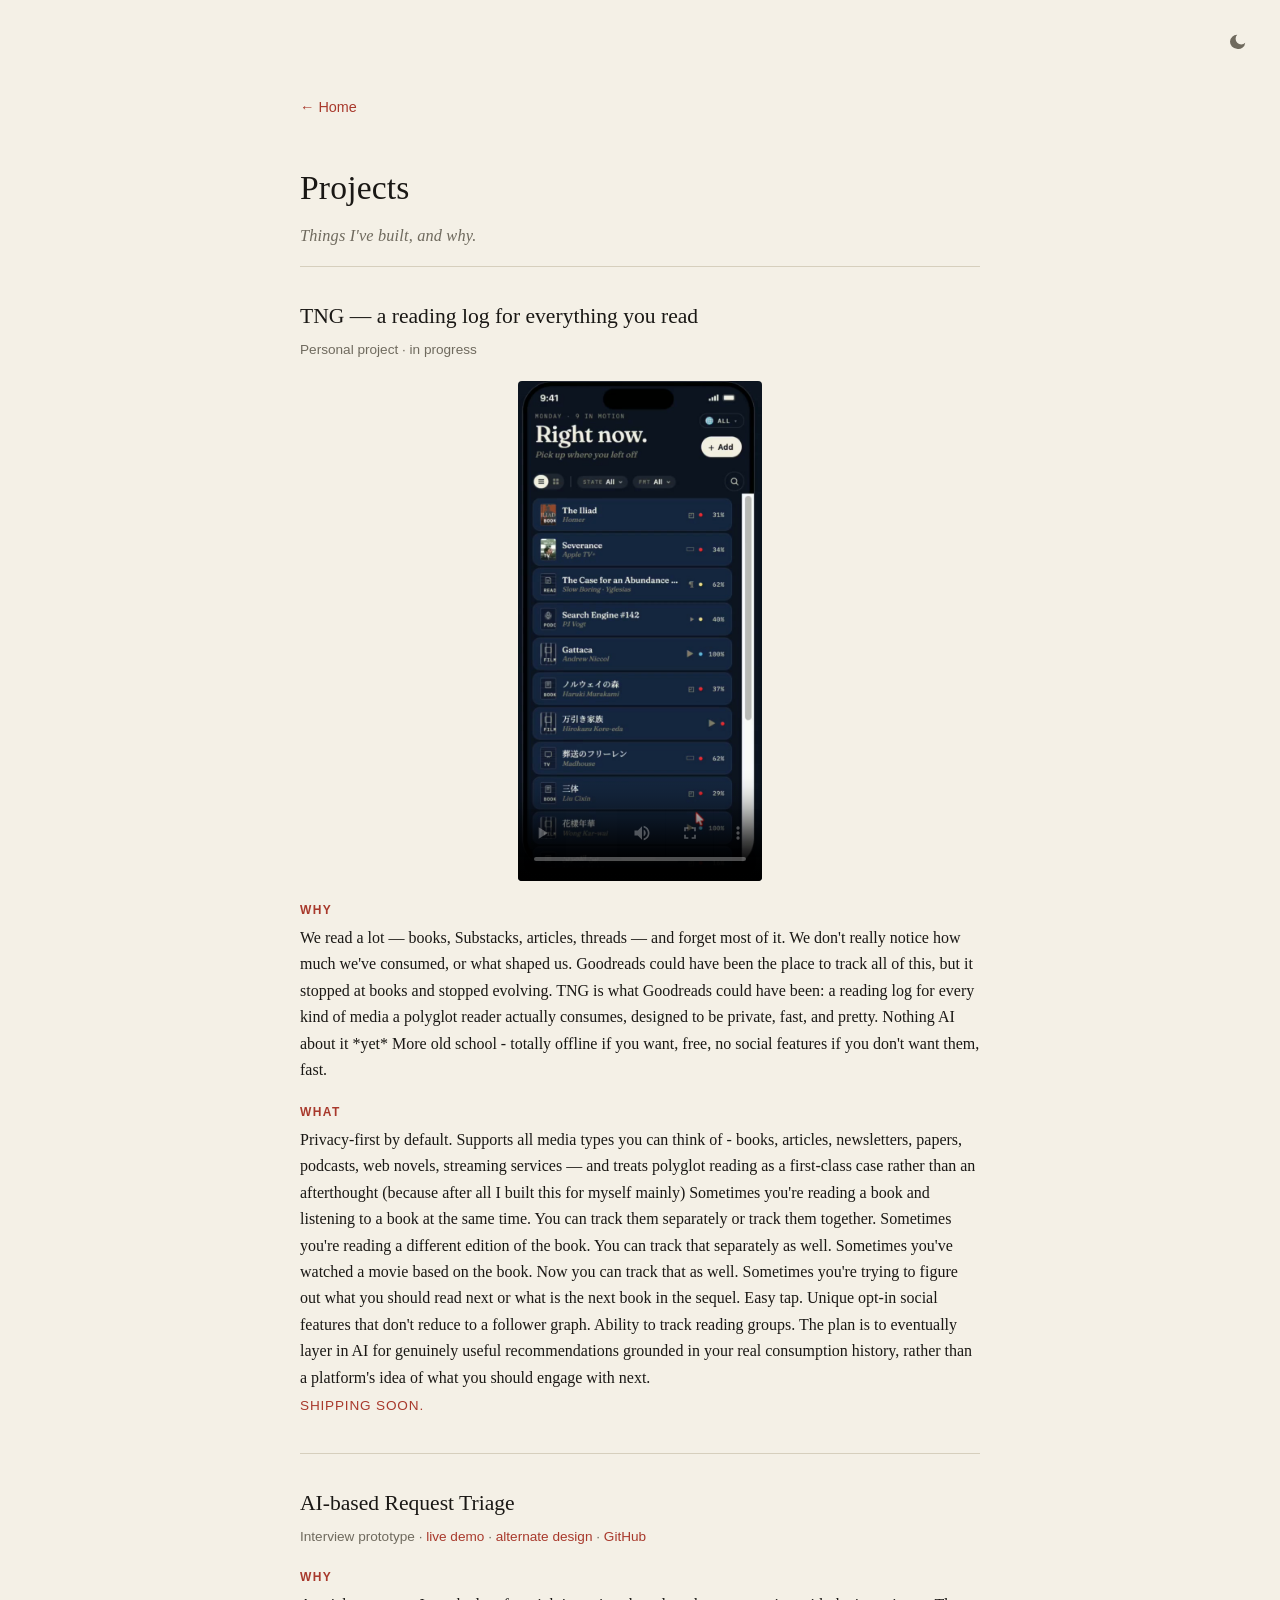
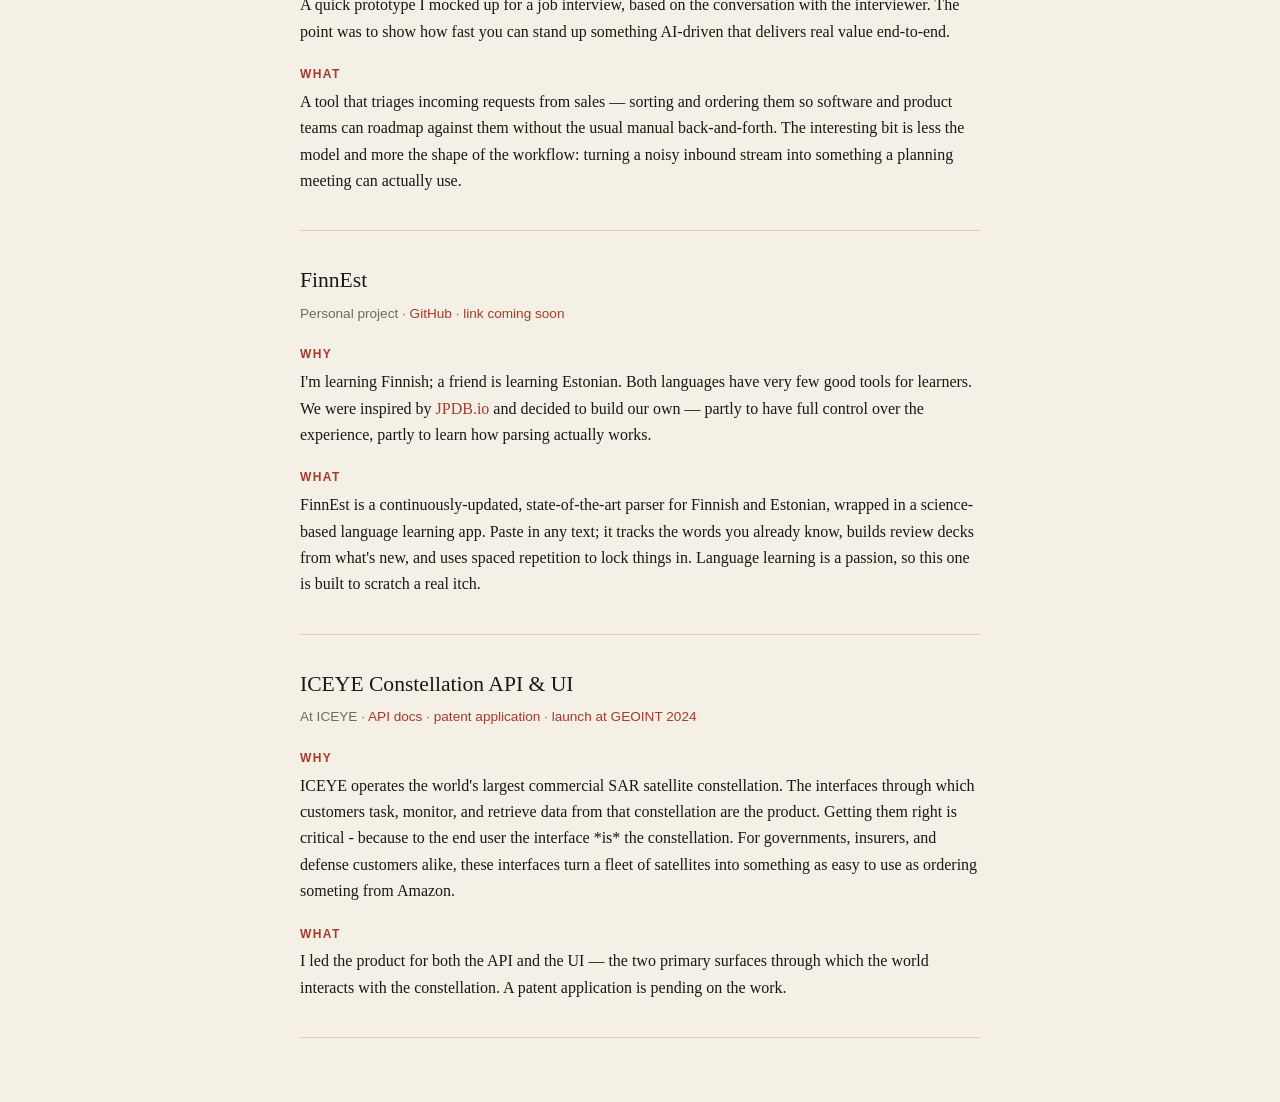
==== projects.html @ ae3629f1 "Update project descriptions and features in projects.html Enhanced descriptions of TNG's features an" ====
<!doctype html>
<html lang="en">
<head>
  <meta charset="utf-8" />
  <meta name="viewport" content="width=device-width, initial-scale=1" />
  <title>Projects — Sagar Dubey</title>
  <link rel="stylesheet" href="style.css" />
  <script>
    (function () {
      try {
        var t = localStorage.getItem('theme');
        if (t === 'dark' || t === 'light') {
          document.documentElement.setAttribute('data-theme', t);
        }
      } catch (e) {}
    })();
  </script>
</head>
<body>
  <button class="toggle" type="button" aria-label="Toggle theme" title="Toggle theme" onclick="toggleTheme()">
    <svg class="sun" viewBox="0 0 24 24" aria-hidden="true"><path fill="currentColor" d="M12 7a5 5 0 1 0 0 10 5 5 0 0 0 0-10zm0-5a1 1 0 0 1 1 1v2a1 1 0 1 1-2 0V3a1 1 0 0 1 1-1zm0 17a1 1 0 0 1 1 1v2a1 1 0 1 1-2 0v-2a1 1 0 0 1 1-1zM4.22 4.22a1 1 0 0 1 1.42 0l1.41 1.41a1 1 0 0 1-1.41 1.42L4.22 5.64a1 1 0 0 1 0-1.42zm12.73 12.73a1 1 0 0 1 1.41 0l1.42 1.41a1 1 0 0 1-1.42 1.42l-1.41-1.42a1 1 0 0 1 0-1.41zM2 12a1 1 0 0 1 1-1h2a1 1 0 1 1 0 2H3a1 1 0 0 1-1-1zm17 0a1 1 0 0 1 1-1h2a1 1 0 1 1 0 2h-2a1 1 0 0 1-1-1zM4.22 19.78a1 1 0 0 1 0-1.42l1.41-1.41a1 1 0 1 1 1.42 1.41l-1.42 1.42a1 1 0 0 1-1.41 0zm12.73-12.73a1 1 0 0 1 0-1.42l1.41-1.41a1 1 0 1 1 1.42 1.42l-1.42 1.41a1 1 0 0 1-1.41 0z"/></svg>
    <svg class="moon" viewBox="0 0 24 24" aria-hidden="true"><path fill="currentColor" d="M21.64 13a9 9 0 0 1-11.31 7.95A9 9 0 0 1 11 2.36a7 7 0 0 0 10.64 10.64z"/></svg>
  </button>
  <script>
    function toggleTheme() {
      var html = document.documentElement;
      var current = html.getAttribute('data-theme')
        || (window.matchMedia('(prefers-color-scheme: dark)').matches ? 'dark' : 'light');
      var next = current === 'dark' ? 'light' : 'dark';
      html.setAttribute('data-theme', next);
      try { localStorage.setItem('theme', next); } catch (e) {}
    }
  </script>

  <main class="card wide">
    <p class="back"><a href="index.html">← Home</a></p>
    <h1>Projects</h1>
    <p class="tagline">Things I've built, and why.</p>

    <article class="project">
      <h2>TNG — a reading log for everything you read</h2>
      <p class="meta">
        Personal project · in progress
      </p>

      <video class="project-video"
             controls
             playsinline
             preload="metadata"
             poster="tng-poster.jpg">
        <source src="tng-prototype.mp4" type="video/mp4" />
        Your browser does not support embedded video.
      </video>

      <h3>Why</h3>
      <p>
        We read a lot — books, Substacks, articles, threads — and forget
        most of it. We don't really notice how much we've consumed, or
        what shaped us. Goodreads could have been the place to track all
        of this, but it stopped at books and stopped evolving. 
        
        TNG is what Goodreads could have been: a reading log for every kind of
        media a polyglot reader actually consumes, designed to be private,
        fast, and pretty.

        Nothing AI about it *yet* More old school - totally offline if you want, free, no social features if you don't want them, fast. 
      </p>
      <h3>What</h3>
      <p>
        Privacy-first by default. Supports all media types you can think of - books,
        articles, newsletters, papers, podcasts, web novels, streaming services — and treats polyglot reading as a
        first-class case rather than an afterthought (because after all I built this for myself mainly)

        Sometimes you're reading a book and listening to a book at the same time. You can track them separately or track them together. Sometimes you're reading a different edition of the book. You can track that separately as well. Sometimes you've watched a movie based on the book. Now you can track that as well. Sometimes you're trying to figure out what you should read next or what is the next book in the sequel. Easy tap. 
        
        Unique opt-in social features that don't reduce to a follower graph. Ability to track reading groups.
        The plan is to eventually layer in AI for genuinely useful recommendations grounded in your real consumption history, rather than a platform's idea of what you should engage with next.
      </p>
      <p class="coming-soon">Shipping soon.</p>
    </article>

    <article class="project">
      <h2>AI-based Request Triage</h2>
      <p class="meta">
        Interview prototype ·
        <a href="https://ai-request-triage.vercel.app" target="_blank" rel="noopener">live demo</a> ·
        <a href="https://ai-request-triage.vercel.app/prototype" target="_blank" rel="noopener">alternate design</a> ·
        <a href="https://github.com/sagarinbabel/solid-octo-sniffle" target="_blank" rel="noopener">GitHub</a>
      </p>
      <h3>Why</h3>
      <p>
        A quick prototype I mocked up for a job interview, based on
        the conversation with the interviewer. The point was to show
        how fast you can stand up something AI-driven that delivers
        real value end-to-end.
      </p>
      <h3>What</h3>
      <p>
        A tool that triages incoming requests from sales — sorting and
        ordering them so software and product teams can roadmap against
        them without the usual manual back-and-forth. The interesting
        bit is less the model and more the shape of the workflow: turning
        a noisy inbound stream into something a planning meeting can
        actually use.
      </p>
    </article>

    <article class="project">
      <h2>FinnEst</h2>
      <p class="meta">
        Personal project ·
        <a href="https://github.com/sagarinbabel/finnestdb" target="_blank" rel="noopener">GitHub</a> ·
        <a href="#" rel="noopener">link coming soon</a>
      </p>
      <h3>Why</h3>
      <p>
        I'm learning Finnish; a friend is learning Estonian. Both
        languages have very few good tools for learners. We were
        inspired by <a href="https://jpdb.io" target="_blank" rel="noopener">JPDB.io</a>
        and decided to build our own — partly to have full control over
        the experience, partly to learn how parsing actually works.
      </p>
      <h3>What</h3>
      <p>
        FinnEst is a continuously-updated, state-of-the-art parser
        for Finnish and Estonian, wrapped in a science-based language
        learning app. Paste in any text; it tracks the words you
        already know, builds review decks from what's new, and uses
        spaced repetition to lock things in. Language learning is
        a passion, so this one is built to scratch a real itch.
      </p>
    </article>

    <article class="project">
      <h2>ICEYE Constellation API &amp; UI</h2>
      <p class="meta">
        At ICEYE ·
        <a href="https://docs.iceye.com/constellation/api/" target="_blank" rel="noopener">API docs</a> ·
        <a href="https://patents.google.com/?inventor=Sagar+Dubey" target="_blank" rel="noopener">patent application</a> ·
        <a href="https://www.linkedin.com/posts/natalia-g%C3%B3mez-125869_geoint2024-iceye-ugcPost-7193248809001345025-a0ON" target="_blank" rel="noopener">launch at GEOINT 2024</a>
      </p>
      <h3>Why</h3>
      <p>
        ICEYE operates the world's largest commercial SAR satellite
        constellation. 
        The interfaces through which customers task,
        monitor, and retrieve data from that constellation are the
        product. 
        Getting them right is critical - because to the end user the interface *is* the constellation.   
        For governments, insurers, and defense customers alike, these interfaces turn a fleet of satellites into something as easy to use as ordering someting from Amazon.
      </p>
      <h3>What</h3>
      <p>
        I led the product for both the API and the UI — the two
        primary surfaces through which the world interacts with the
        constellation. A patent application is pending on the work.
      </p>
    </article>
  </main>
</body>
</html>
---- style.css ----
/* Japanese-Finnish-American: washi paper + sumi ink + vermilion accent.
   Restraint, hairlines, generous negative space. */

/* Light theme — washi paper + sumi ink + vermilion. */
:root {
  --bg: #f4f0e6;
  --surface: #ede8da;
  --fg: #1a1815;
  --muted: #6f6a5e;
  --accent: #a8392c;
  --accent-hover: #862a20;
  --hairline: #d6cfbd;
  --shadow: 0 1px 2px rgba(0,0,0,.04), 0 18px 40px -20px rgba(0,0,0,.08);
}

/* Dark theme — sumi night. Applied when OS prefers dark
   AND no explicit manual override is set. */
@media (prefers-color-scheme: dark) {
  :root {
    --bg: #14130f;
    --surface: #1c1b16;
    --fg: #ebe5d3;
    --muted: #8c8674;
    --accent: #d6604e;
    --accent-hover: #e88472;
    --hairline: #2a2820;
    --shadow: 0 1px 2px rgba(0,0,0,.3), 0 18px 40px -20px rgba(0,0,0,.5);
  }
}

/* Manual overrides — set by the toggle, persisted in localStorage.
   Attribute selectors override the media query above. */
html[data-theme="light"] {
  --bg: #f4f0e6;
  --surface: #ede8da;
  --fg: #1a1815;
  --muted: #6f6a5e;
  --accent: #a8392c;
  --accent-hover: #862a20;
  --hairline: #d6cfbd;
  --shadow: 0 1px 2px rgba(0,0,0,.04), 0 18px 40px -20px rgba(0,0,0,.08);
}

html[data-theme="dark"] {
  --bg: #14130f;
  --surface: #1c1b16;
  --fg: #ebe5d3;
  --muted: #8c8674;
  --accent: #d6604e;
  --accent-hover: #e88472;
  --hairline: #2a2820;
  --shadow: 0 1px 2px rgba(0,0,0,.3), 0 18px 40px -20px rgba(0,0,0,.5);
}

* { box-sizing: border-box; }

html, body {
  margin: 0;
  padding: 0;
  background: var(--bg);
  color: var(--fg);
  font-family: ui-serif, "Iowan Old Style", "Hiragino Mincho ProN", "YuMincho", Georgia, serif;
  line-height: 1.65;
  -webkit-font-smoothing: antialiased;
  transition: background 240ms ease, color 240ms ease;
}

body {
  display: flex;
  justify-content: center;
  min-height: 100vh;
  padding: 6rem 1.5rem 4rem;
  position: relative;
}

/* --- Theme toggle ------------------------------------------------------ */

.toggle {
  position: fixed;
  top: 1.5rem;
  right: 1.5rem;
  width: 36px;
  height: 36px;
  border-radius: 50%;
  display: flex;
  align-items: center;
  justify-content: center;
  cursor: pointer;
  color: var(--muted);
  background: transparent;
  border: none;
  padding: 0;
  font: inherit;
  transition: color 200ms ease;
  z-index: 10;
}

.toggle:hover { color: var(--accent); }
.toggle:focus-visible { outline: 1px solid var(--accent); outline-offset: 4px; border-radius: 50%; }

.toggle .sun, .toggle .moon {
  width: 18px; height: 18px;
  position: absolute;
  transition: opacity 240ms ease, transform 240ms ease;
}

/* Default (light): show moon (click → dark).
   Dark active: show sun (click → light). */
.toggle .sun  { opacity: 0; transform: rotate(-30deg) scale(.85); }
.toggle .moon { opacity: 1; transform: rotate(0) scale(1); }

@media (prefers-color-scheme: dark) {
  html:not([data-theme="light"]) .toggle .sun  { opacity: 1; transform: rotate(0) scale(1); }
  html:not([data-theme="light"]) .toggle .moon { opacity: 0; transform: rotate(30deg) scale(.85); }
}

html[data-theme="dark"] .toggle .sun  { opacity: 1; transform: rotate(0) scale(1); }
html[data-theme="dark"] .toggle .moon { opacity: 0; transform: rotate(30deg) scale(.85); }
html[data-theme="light"] .toggle .sun  { opacity: 0; transform: rotate(-30deg) scale(.85); }
html[data-theme="light"] .toggle .moon { opacity: 1; transform: rotate(0) scale(1); }

/* --- Card -------------------------------------------------------------- */

.card {
  width: 100%;
  max-width: 440px;
  text-align: center;
}

.card.wide { max-width: 680px; text-align: left; }

/* Avatar */
.avatar-frame {
  width: 160px;
  height: 160px;
  border-radius: 50%;
  overflow: hidden;
  margin: 0 auto 2rem;
  background: var(--surface);
  box-shadow: var(--shadow);
  position: relative;
}

.avatar-frame::after {
  content: "";
  position: absolute;
  inset: 0;
  border-radius: 50%;
  border: 1px solid var(--hairline);
  pointer-events: none;
}

.avatar-frame img {
  width: 100%;
  height: 100%;
  object-fit: cover;
  object-position: 42% 25%;
  transform: scale(1.25);
  transform-origin: 42% 25%;
  display: block;
}

.portrait img {
  filter: url(#portrait) contrast(1.04) saturate(1.02);
}

/* --- Typography -------------------------------------------------------- */

h1 {
  font-size: 2.1rem;
  margin: 0 0 0.5rem;
  letter-spacing: 0.005em;
  font-weight: 500;
}

/* Hairline ornament under the name — a small Japanese-style mark. */
.rule {
  display: block;
  width: 36px;
  height: 1px;
  background: var(--accent);
  margin: 1.25rem auto 1.25rem;
  opacity: 0.85;
}

.tagline {
  color: var(--muted);
  font-size: 1.02rem;
  margin: 0 0 1rem;
  font-style: italic;
  letter-spacing: 0.01em;
}

.status {
  display: inline-flex;
  align-items: center;
  gap: 0.5rem;
  margin: 0 0 2.5rem;
  padding: 0.4rem 0.85rem;
  border: 1px solid var(--hairline);
  border-radius: 999px;
  font-family: -apple-system, BlinkMacSystemFont, "Helvetica Neue", sans-serif;
  font-size: 0.82rem;
  color: var(--muted);
  letter-spacing: 0.02em;
}

.status .dot {
  width: 7px;
  height: 7px;
  border-radius: 50%;
  background: var(--accent);
  box-shadow: 0 0 0 0 var(--accent);
  animation: pulse 2.4s ease-in-out infinite;
  flex-shrink: 0;
}

.status a {
  color: var(--fg);
  text-decoration: none;
  border-bottom: 1px solid var(--hairline);
}

.status a:hover {
  color: var(--accent);
  border-bottom-color: var(--accent);
}

@keyframes pulse {
  0%, 100% { box-shadow: 0 0 0 0 rgba(168, 57, 44, 0.4); }
  50%      { box-shadow: 0 0 0 6px rgba(168, 57, 44, 0); }
}

@media (prefers-reduced-motion: reduce) {
  .status .dot { animation: none; }
}

/* --- Links list -------------------------------------------------------- */

.links {
  list-style: none;
  padding: 0;
  margin: 0;
  text-align: left;
  display: inline-block;
}

.links li {
  margin: 0.5rem 0;
  font-family: -apple-system, BlinkMacSystemFont, "Helvetica Neue", "Inter", sans-serif;
  font-size: 0.98rem;
}

.links a {
  color: var(--fg);
  text-decoration: none;
  display: inline-flex;
  align-items: center;
  gap: 0.75rem;
  padding: 0.2rem 0;
  transition: color 160ms ease;
}

.links a:hover { color: var(--accent); }
.links a:hover .icon { color: var(--accent); }

.links .icon {
  width: 1.05em;
  height: 1.05em;
  flex-shrink: 0;
  color: var(--muted);
  transition: color 160ms ease;
}

.links .note {
  color: var(--muted);
  font-size: 0.82rem;
  font-style: italic;
}

/* --- Contact ----------------------------------------------------------- */

.contact {
  margin-top: 3rem;
  padding-top: 1.75rem;
  border-top: 1px solid var(--hairline);
  color: var(--muted);
  font-size: 0.9rem;
  font-family: ui-monospace, "SF Mono", Menlo, monospace;
  letter-spacing: 0.03em;
}

.agents-link {
  margin: 0.75rem 0 0;
  font-family: -apple-system, BlinkMacSystemFont, sans-serif;
  font-size: 0.78rem;
  color: var(--muted);
  letter-spacing: 0.04em;
}

.agents-link a {
  color: var(--muted);
  text-decoration: none;
  border-bottom: 1px dotted var(--hairline);
}

.agents-link a:hover {
  color: var(--accent);
  border-bottom-color: var(--accent);
}

/* --- Generic links ----------------------------------------------------- */

a, a:visited { color: var(--accent); text-decoration: none; }
a:hover { color: var(--accent-hover); text-decoration: underline; }

/* --- Projects page ----------------------------------------------------- */

.back {
  margin: 0 0 2.5rem;
  font-size: 0.9rem;
  font-family: -apple-system, BlinkMacSystemFont, sans-serif;
}

.project {
  border-top: 1px solid var(--hairline);
  padding: 2rem 0;
}

.project:last-child { border-bottom: 1px solid var(--hairline); }

.project h2 {
  margin: 0 0 0.25rem;
  font-size: 1.35rem;
  font-weight: 500;
}

.project h3 {
  margin: 1.25rem 0 0.25rem;
  font-size: 0.75rem;
  text-transform: uppercase;
  letter-spacing: 0.12em;
  color: var(--accent);
  font-weight: 600;
  font-family: -apple-system, BlinkMacSystemFont, sans-serif;
}

.project p { margin: 0.25rem 0; }

.meta {
  color: var(--muted);
  font-size: 0.85rem;
  font-family: -apple-system, BlinkMacSystemFont, sans-serif;
}

.project-video {
  height: 500px;
  width: auto;
  max-width: 100%;
  margin: 1.25rem auto 0.5rem;
  border: none;
  border-radius: 4px;
  background: var(--surface);
  display: block;
}

.coming-soon {
  margin-top: 1.25rem;
  font-size: 0.85rem;
  color: var(--accent);
  font-family: -apple-system, BlinkMacSystemFont, sans-serif;
  letter-spacing: 0.06em;
  text-transform: uppercase;
}

/* Work page */
.work-section {
  margin-top: 2.5rem;
}

.work-section h2 {
  font-size: 1.1rem;
  font-weight: 500;
  margin: 0 0 0.75rem;
  letter-spacing: 0.005em;
  border-bottom: 1px solid var(--hairline);
  padding-bottom: 0.4rem;
}

.work-section ul {
  padding-left: 1.2rem;
  margin: 0.5rem 0 0;
}

.work-section ul li {
  margin: 0.5rem 0;
}

.work-section ul li::marker { color: var(--accent); }

.work-section p { margin: 0.5rem 0; }
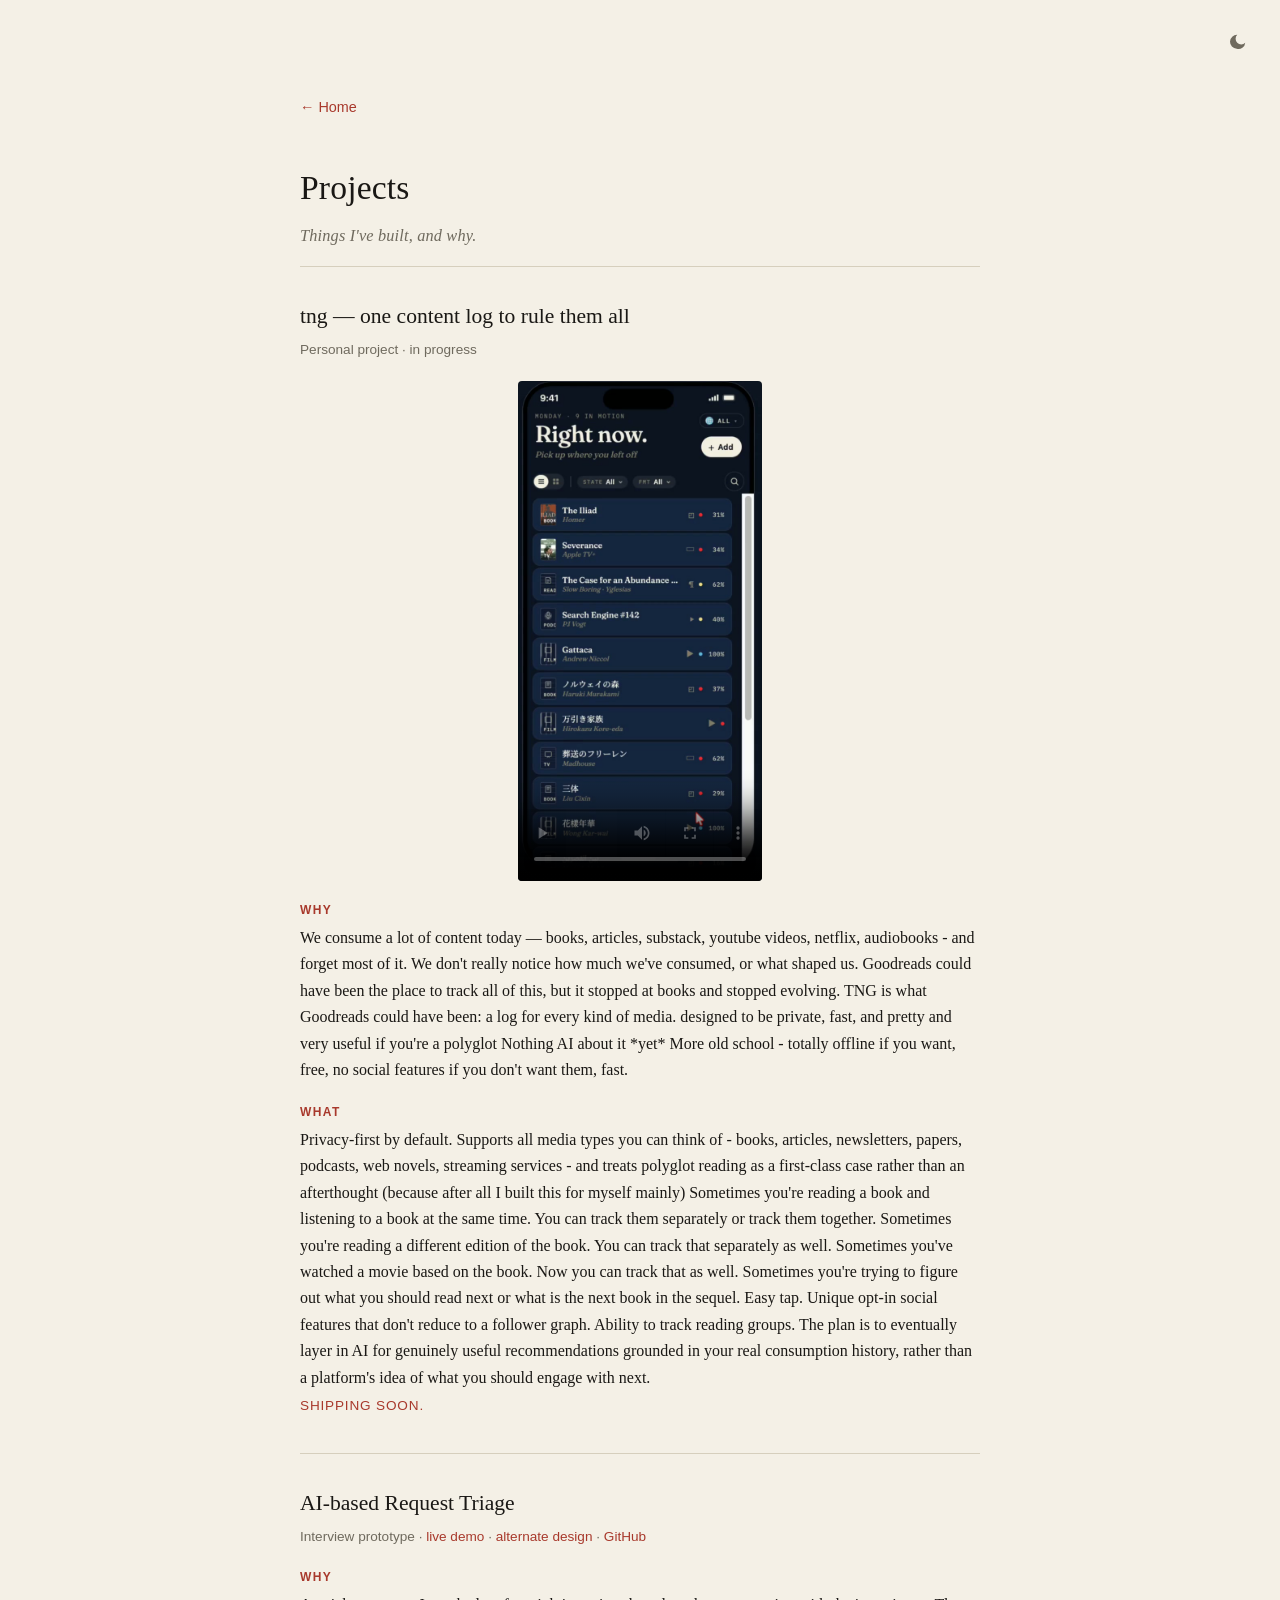
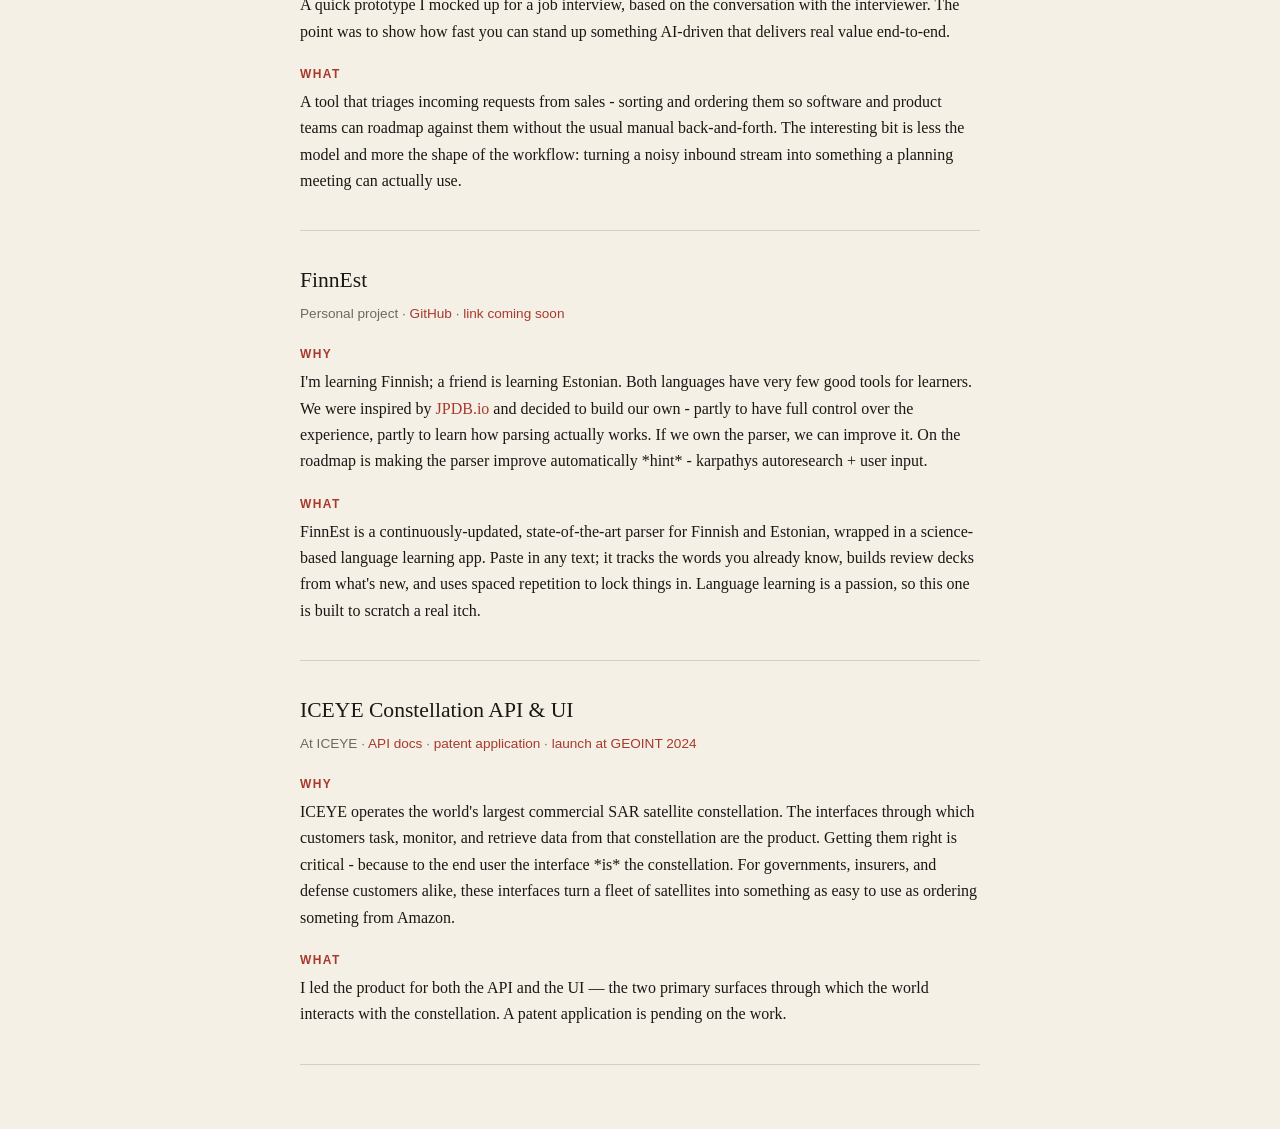
==== commit 6ffbc6be: "Revise project titles and descriptions in projects.html Updated project descriptions and titles for " ====
--- a/projects.html
+++ b/projects.html
@@ -38,7 +38,7 @@
     <p class="tagline">Things I've built, and why.</p>
 
     <article class="project">
-      <h2>TNG — a reading log for everything you read</h2>
+      <h2>tng — one content log to rule them all</h2>
       <p class="meta">
         Personal project · in progress
       </p>
@@ -54,21 +54,21 @@
 
       <h3>Why</h3>
       <p>
-        We read a lot — books, Substacks, articles, threads — and forget
-        most of it. We don't really notice how much we've consumed, or
+        We consume a lot of content today — books, articles, substack, youtube videos, netflix, audiobooks - and forget most of it. 
+        We don't really notice how much we've consumed, or
         what shaped us. Goodreads could have been the place to track all
         of this, but it stopped at books and stopped evolving. 
         
-        TNG is what Goodreads could have been: a reading log for every kind of
-        media a polyglot reader actually consumes, designed to be private,
-        fast, and pretty.
+        TNG is what Goodreads could have been: a log for every kind of
+        media. 
+        designed to be private, fast, and pretty and very useful if you're a polyglot
 
         Nothing AI about it *yet* More old school - totally offline if you want, free, no social features if you don't want them, fast. 
       </p>
       <h3>What</h3>
       <p>
         Privacy-first by default. Supports all media types you can think of - books,
-        articles, newsletters, papers, podcasts, web novels, streaming services — and treats polyglot reading as a
+        articles, newsletters, papers, podcasts, web novels, streaming services - and treats polyglot reading as a
         first-class case rather than an afterthought (because after all I built this for myself mainly)
 
         Sometimes you're reading a book and listening to a book at the same time. You can track them separately or track them together. Sometimes you're reading a different edition of the book. You can track that separately as well. Sometimes you've watched a movie based on the book. Now you can track that as well. Sometimes you're trying to figure out what you should read next or what is the next book in the sequel. Easy tap. 
@@ -96,7 +96,7 @@
       </p>
       <h3>What</h3>
       <p>
-        A tool that triages incoming requests from sales — sorting and
+        A tool that triages incoming requests from sales - sorting and
         ordering them so software and product teams can roadmap against
         them without the usual manual back-and-forth. The interesting
         bit is less the model and more the shape of the workflow: turning
@@ -117,8 +117,8 @@
         I'm learning Finnish; a friend is learning Estonian. Both
         languages have very few good tools for learners. We were
         inspired by <a href="https://jpdb.io" target="_blank" rel="noopener">JPDB.io</a>
-        and decided to build our own — partly to have full control over
-        the experience, partly to learn how parsing actually works.
+        and decided to build our own - partly to have full control over
+        the experience, partly to learn how parsing actually works. If we own the parser, we can improve it. On the roadmap is making the parser improve automatically *hint* - karpathys autoresearch + user input. 
       </p>
       <h3>What</h3>
       <p>
--- a/style.css
+++ b/style.css
@@ -399,3 +399,22 @@
 .work-section ul li::marker { color: var(--accent); }
 
 .work-section p { margin: 0.5rem 0; }
+
+.cv-link {
+  margin: 0 0 2rem;
+  font-family: -apple-system, BlinkMacSystemFont, sans-serif;
+  font-size: 0.95rem;
+}
+
+.cv-link a {
+  color: var(--fg);
+  text-decoration: none;
+  border-bottom: 1px solid var(--hairline);
+  padding-bottom: 2px;
+  transition: border-color 120ms ease, color 120ms ease;
+}
+
+.cv-link a:hover {
+  color: var(--accent);
+  border-bottom-color: var(--accent);
+}
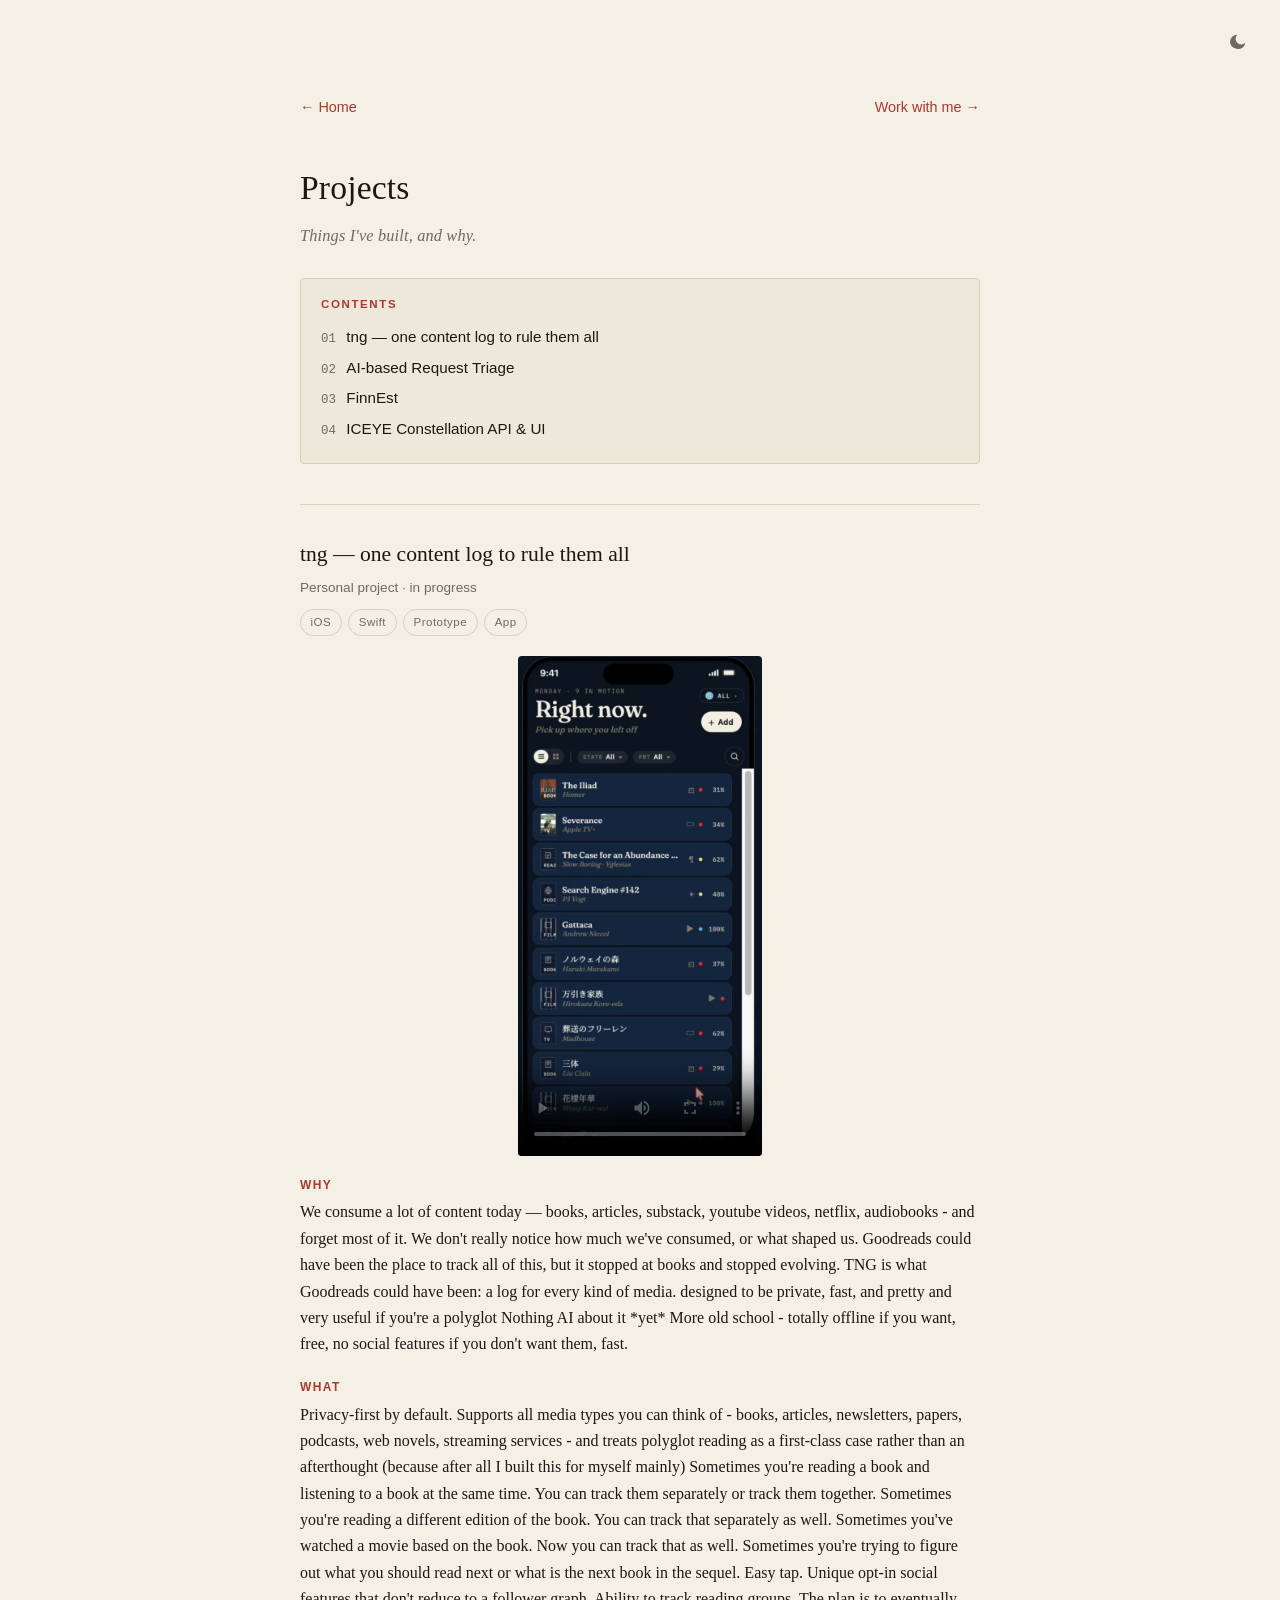
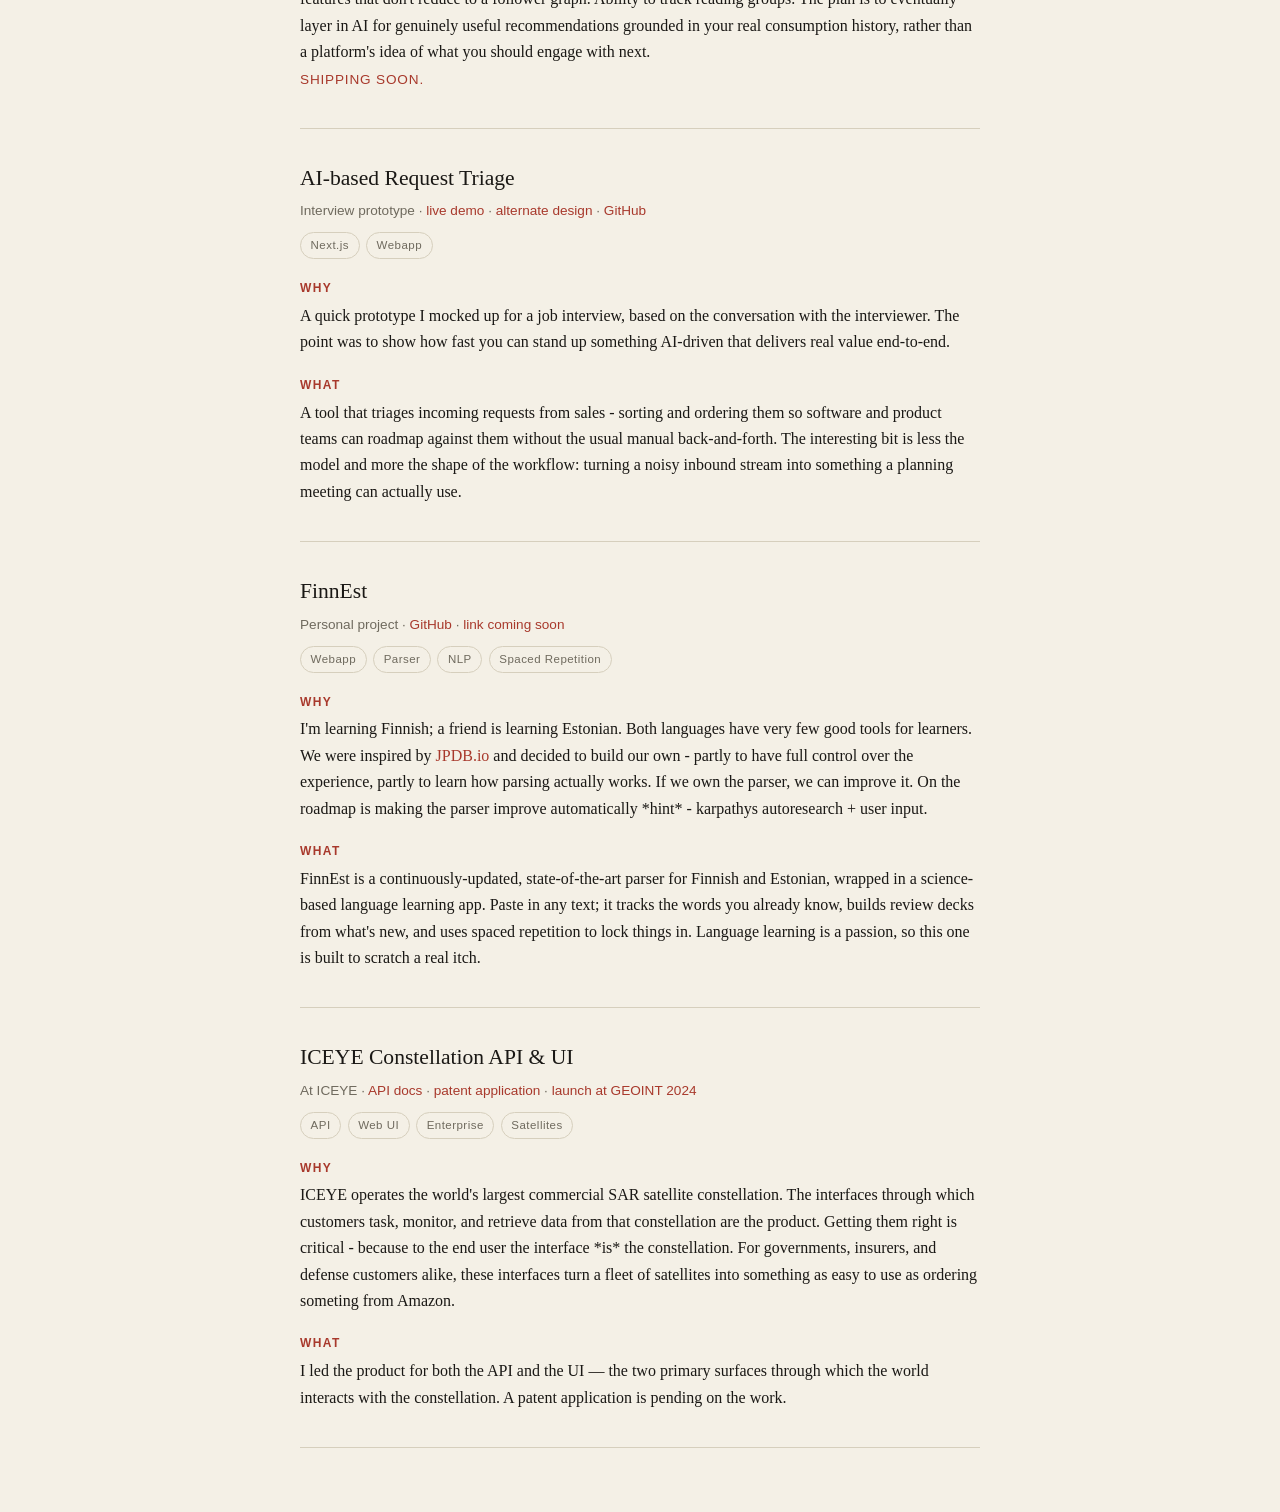
==== commit 76ce33b5: "Add work-with-me link, contents nav, and project tags Co-Authored-By: Claude Opus 4.7 (1M context) <" ====
--- a/projects.html
+++ b/projects.html
@@ -4,6 +4,25 @@
   <meta charset="utf-8" />
   <meta name="viewport" content="width=device-width, initial-scale=1" />
   <title>Projects — Sagar Dubey</title>
+  <meta name="description" content="Selected projects by Sagar Dubey — TNG (a reading log for everything you read), AI-based request triage, FinnEst, ICEYE Constellation API." />
+
+  <meta property="og:type" content="website" />
+  <meta property="og:site_name" content="Sagar Dubey" />
+  <meta property="og:title" content="Projects — Sagar Dubey" />
+  <meta property="og:description" content="Things I've built, and why. Reading log, AI triage, Finnish/Estonian parser, satellite constellation API." />
+  <meta property="og:url" content="https://sagardubey.com/projects" />
+  <meta property="og:image" content="https://sagardubey.com/og.jpg" />
+  <meta property="og:image:width" content="1200" />
+  <meta property="og:image:height" content="630" />
+  <meta property="og:image:alt" content="Sagar Dubey — Product manager turned AI builder" />
+
+  <meta name="twitter:card" content="summary_large_image" />
+  <meta name="twitter:site" content="@dubeyornotdubey" />
+  <meta name="twitter:creator" content="@dubeyornotdubey" />
+  <meta name="twitter:title" content="Projects — Sagar Dubey" />
+  <meta name="twitter:description" content="Things I've built, and why." />
+  <meta name="twitter:image" content="https://sagardubey.com/og.jpg" />
+
   <link rel="stylesheet" href="style.css" />
   <script>
     (function () {
@@ -33,15 +52,34 @@
   </script>
 
   <main class="card wide">
-    <p class="back"><a href="index.html">← Home</a></p>
+    <p class="back">
+      <a href="index.html">← Home</a>
+      <a href="work.html">Work with me →</a>
+    </p>
     <h1>Projects</h1>
     <p class="tagline">Things I've built, and why.</p>
 
-    <article class="project">
+    <nav class="toc" aria-label="Project list">
+      <p class="toc-label">Contents</p>
+      <ol>
+        <li><a href="#tng">tng — one content log to rule them all</a></li>
+        <li><a href="#ai-request-triage">AI-based Request Triage</a></li>
+        <li><a href="#finnest">FinnEst</a></li>
+        <li><a href="#iceye">ICEYE Constellation API &amp; UI</a></li>
+      </ol>
+    </nav>
+
+    <article class="project" id="tng">
       <h2>tng — one content log to rule them all</h2>
       <p class="meta">
         Personal project · in progress
       </p>
+      <ul class="tags" aria-label="Stack and type">
+        <li>iOS</li>
+        <li>Swift</li>
+        <li>Prototype</li>
+        <li>App</li>
+      </ul>
 
       <video class="project-video"
              controls
@@ -79,7 +117,7 @@
       <p class="coming-soon">Shipping soon.</p>
     </article>
 
-    <article class="project">
+    <article class="project" id="ai-request-triage">
       <h2>AI-based Request Triage</h2>
       <p class="meta">
         Interview prototype ·
@@ -87,6 +125,10 @@
         <a href="https://ai-request-triage.vercel.app/prototype" target="_blank" rel="noopener">alternate design</a> ·
         <a href="https://github.com/sagarinbabel/solid-octo-sniffle" target="_blank" rel="noopener">GitHub</a>
       </p>
+      <ul class="tags" aria-label="Stack and type">
+        <li>Next.js</li>
+        <li>Webapp</li>
+      </ul>
       <h3>Why</h3>
       <p>
         A quick prototype I mocked up for a job interview, based on
@@ -105,13 +147,19 @@
       </p>
     </article>
 
-    <article class="project">
+    <article class="project" id="finnest">
       <h2>FinnEst</h2>
       <p class="meta">
         Personal project ·
         <a href="https://github.com/sagarinbabel/finnestdb" target="_blank" rel="noopener">GitHub</a> ·
         <a href="#" rel="noopener">link coming soon</a>
       </p>
+      <ul class="tags" aria-label="Stack and type">
+        <li>Webapp</li>
+        <li>Parser</li>
+        <li>NLP</li>
+        <li>Spaced Repetition</li>
+      </ul>
       <h3>Why</h3>
       <p>
         I'm learning Finnish; a friend is learning Estonian. Both
@@ -131,7 +179,7 @@
       </p>
     </article>
 
-    <article class="project">
+    <article class="project" id="iceye">
       <h2>ICEYE Constellation API &amp; UI</h2>
       <p class="meta">
         At ICEYE ·
@@ -139,6 +187,12 @@
         <a href="https://patents.google.com/?inventor=Sagar+Dubey" target="_blank" rel="noopener">patent application</a> ·
         <a href="https://www.linkedin.com/posts/natalia-g%C3%B3mez-125869_geoint2024-iceye-ugcPost-7193248809001345025-a0ON" target="_blank" rel="noopener">launch at GEOINT 2024</a>
       </p>
+      <ul class="tags" aria-label="Stack and type">
+        <li>API</li>
+        <li>Web UI</li>
+        <li>Enterprise</li>
+        <li>Satellites</li>
+      </ul>
       <h3>Why</h3>
       <p>
         ICEYE operates the world's largest commercial SAR satellite
--- a/style.css
+++ b/style.css
@@ -320,6 +320,85 @@
   margin: 0 0 2.5rem;
   font-size: 0.9rem;
   font-family: -apple-system, BlinkMacSystemFont, sans-serif;
+  display: flex;
+  justify-content: space-between;
+  align-items: baseline;
+  gap: 1rem;
+  flex-wrap: wrap;
+}
+
+.toc {
+  margin: 1.75rem 0 2.5rem;
+  padding: 1rem 1.25rem;
+  border: 1px solid var(--hairline);
+  border-radius: 4px;
+  background: var(--surface);
+  font-family: -apple-system, BlinkMacSystemFont, sans-serif;
+}
+
+.toc-label {
+  font-size: 0.72rem;
+  text-transform: uppercase;
+  letter-spacing: 0.14em;
+  color: var(--accent);
+  font-weight: 600;
+  margin: 0 0 0.6rem;
+}
+
+.toc ol {
+  list-style: none;
+  padding: 0;
+  margin: 0;
+  counter-reset: toc;
+}
+
+.toc li {
+  margin: 0.3rem 0;
+  font-size: 0.95rem;
+  counter-increment: toc;
+  display: flex;
+  align-items: baseline;
+  gap: 0.65rem;
+}
+
+.toc li::before {
+  content: counter(toc, decimal-leading-zero);
+  color: var(--muted);
+  font-family: ui-monospace, "SF Mono", Menlo, monospace;
+  font-size: 0.78rem;
+  flex-shrink: 0;
+}
+
+.toc a {
+  color: var(--fg);
+  text-decoration: none;
+  border-bottom: 1px solid transparent;
+  transition: color 120ms ease, border-color 120ms ease;
+}
+
+.toc a:hover {
+  color: var(--accent);
+  border-bottom-color: var(--accent);
+}
+
+.tags {
+  list-style: none;
+  padding: 0;
+  margin: 0.6rem 0 0;
+  display: flex;
+  flex-wrap: wrap;
+  gap: 0.4rem;
+}
+
+.tags li {
+  font-family: -apple-system, BlinkMacSystemFont, sans-serif;
+  font-size: 0.72rem;
+  letter-spacing: 0.04em;
+  color: var(--muted);
+  border: 1px solid var(--hairline);
+  padding: 0.18rem 0.6rem;
+  border-radius: 999px;
+  background: var(--bg);
 }
 
 .project {
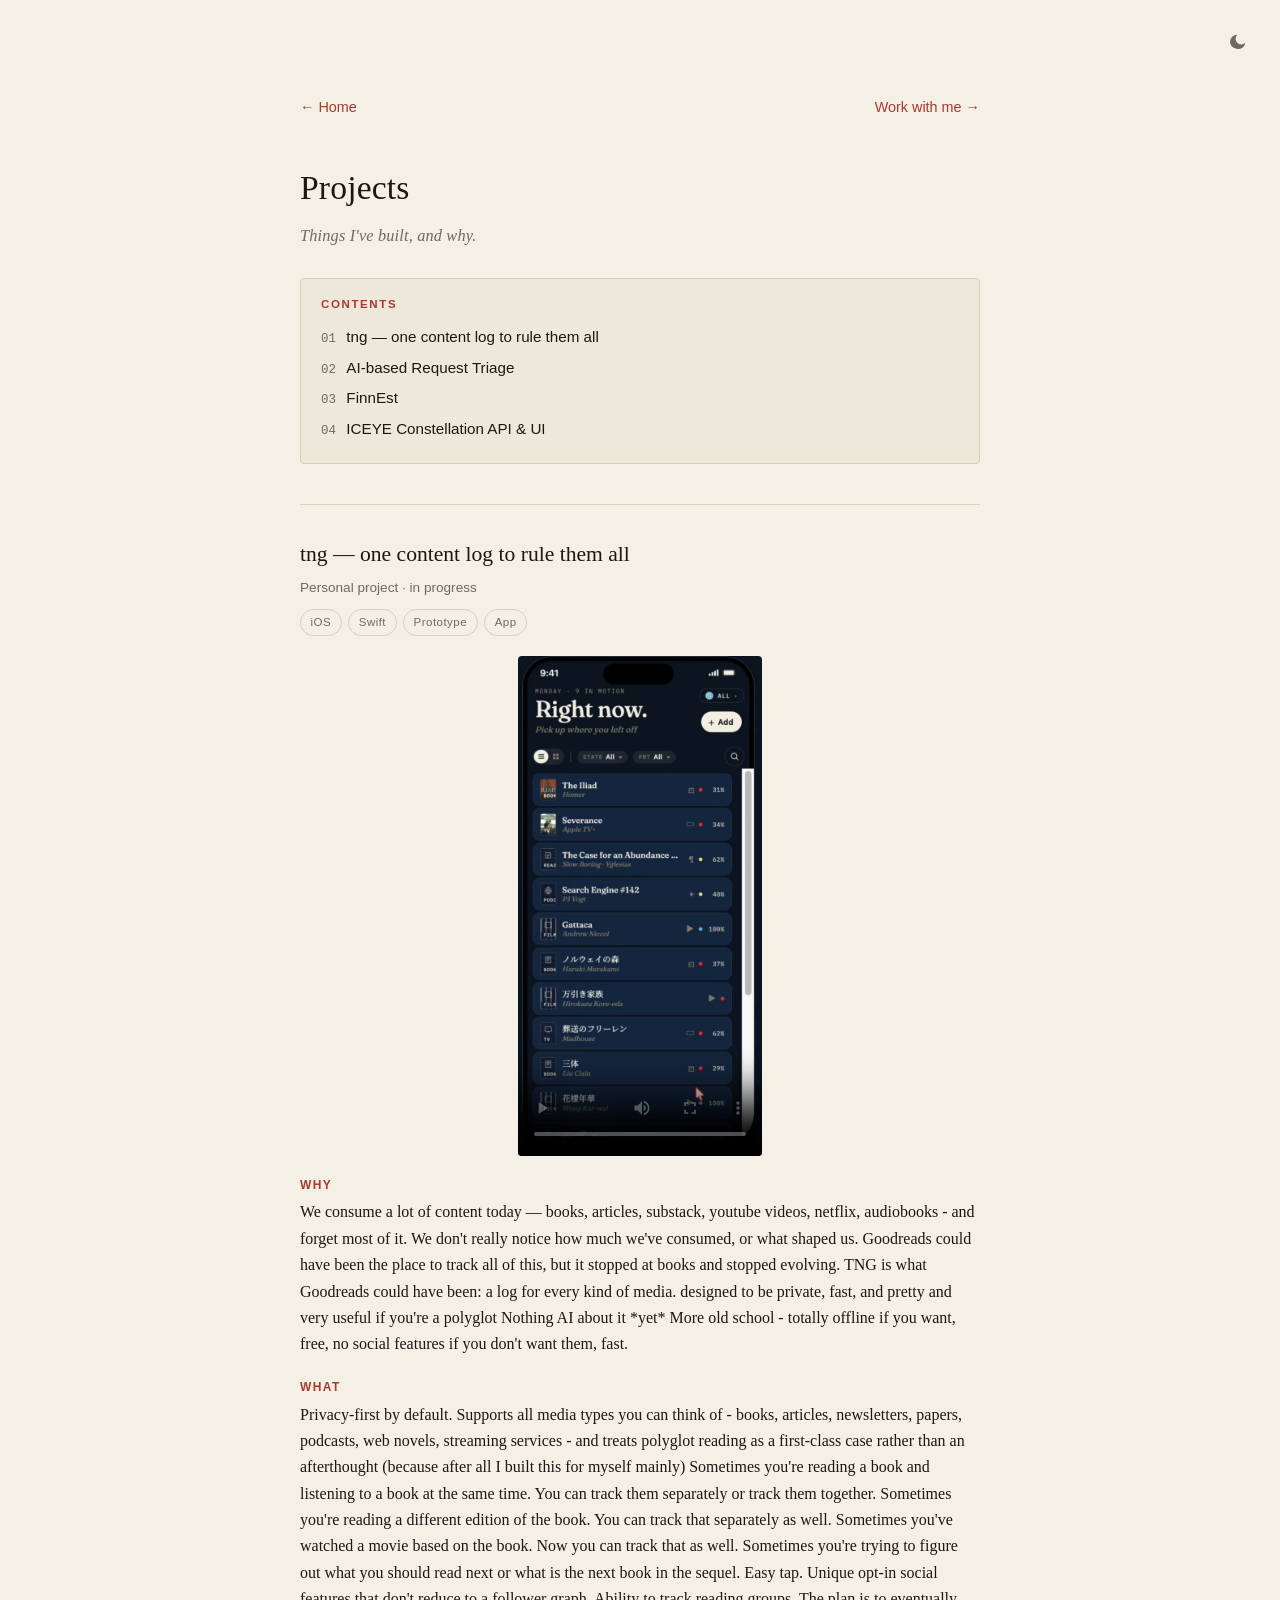
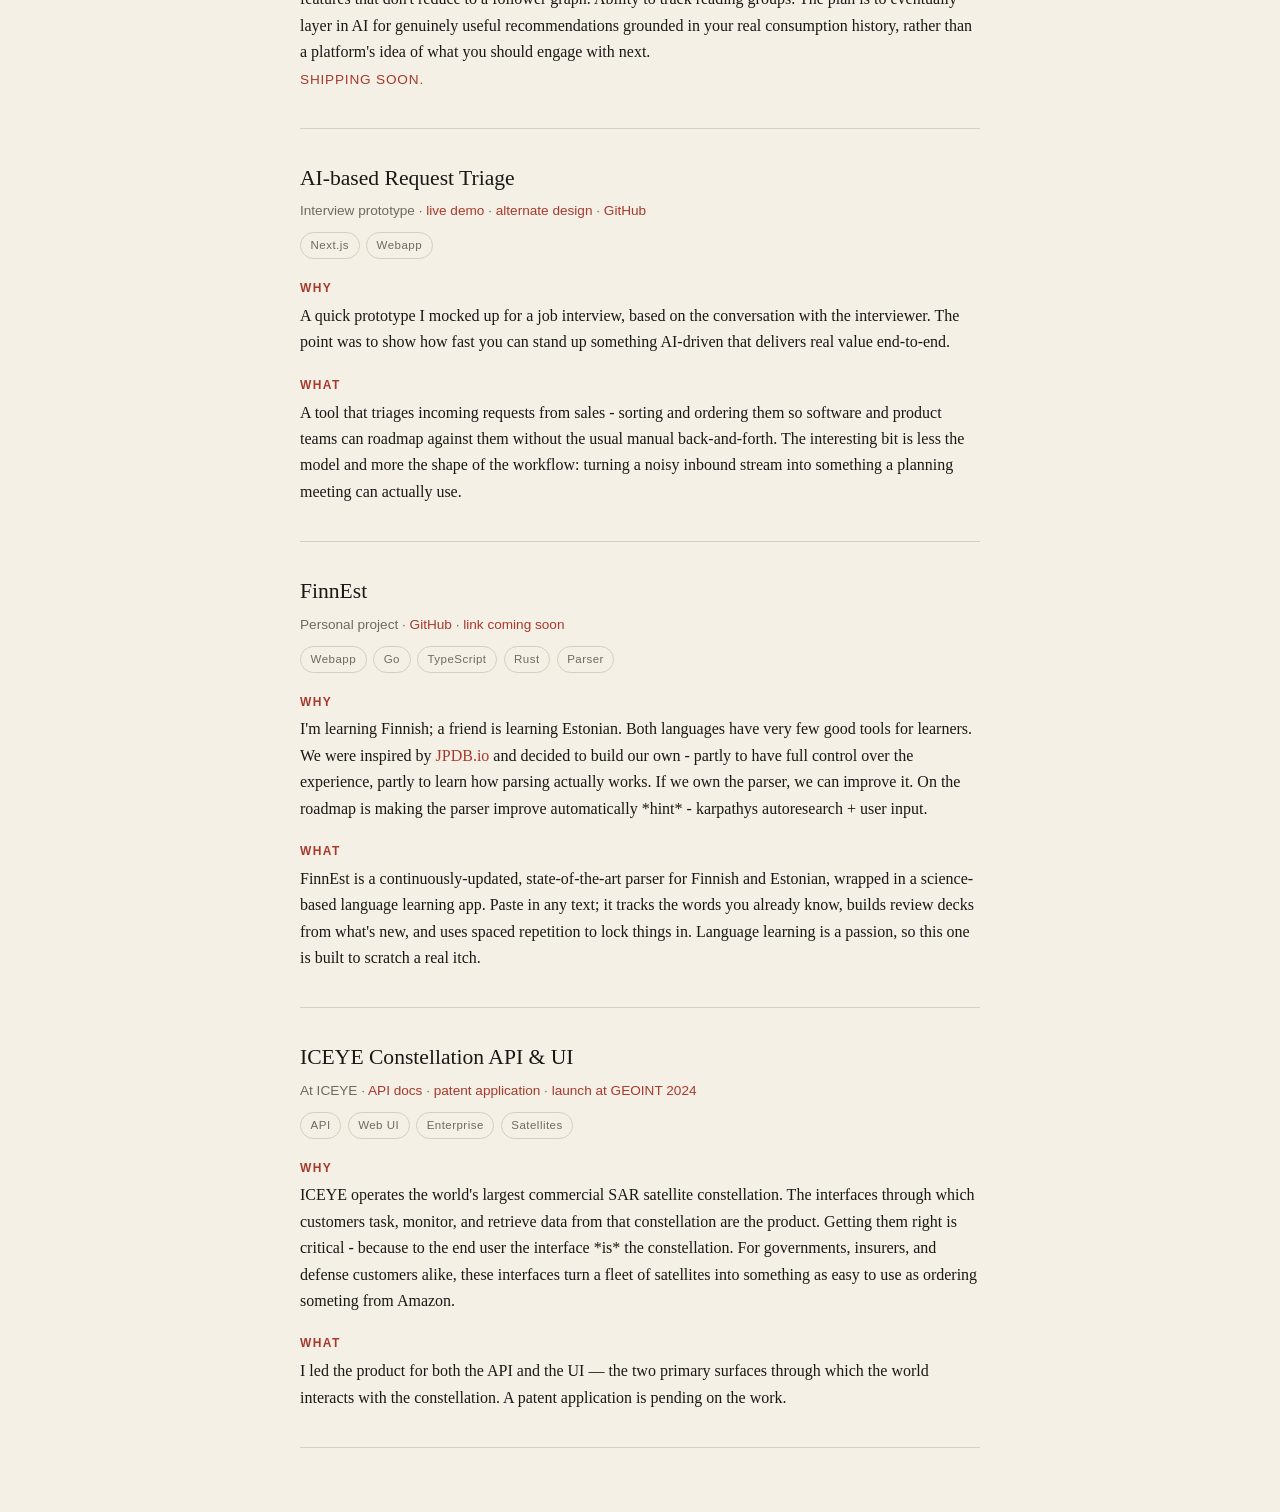
==== commit b1535e8f: "Update FinnEst tags with actual stack from repo (Go, TypeScript, Rust) Co-Authored-By: Claude Opus 4" ====
--- a/projects.html
+++ b/projects.html
@@ -156,9 +156,10 @@
       </p>
       <ul class="tags" aria-label="Stack and type">
         <li>Webapp</li>
+        <li>Go</li>
+        <li>TypeScript</li>
+        <li>Rust</li>
         <li>Parser</li>
-        <li>NLP</li>
-        <li>Spaced Repetition</li>
       </ul>
       <h3>Why</h3>
       <p>
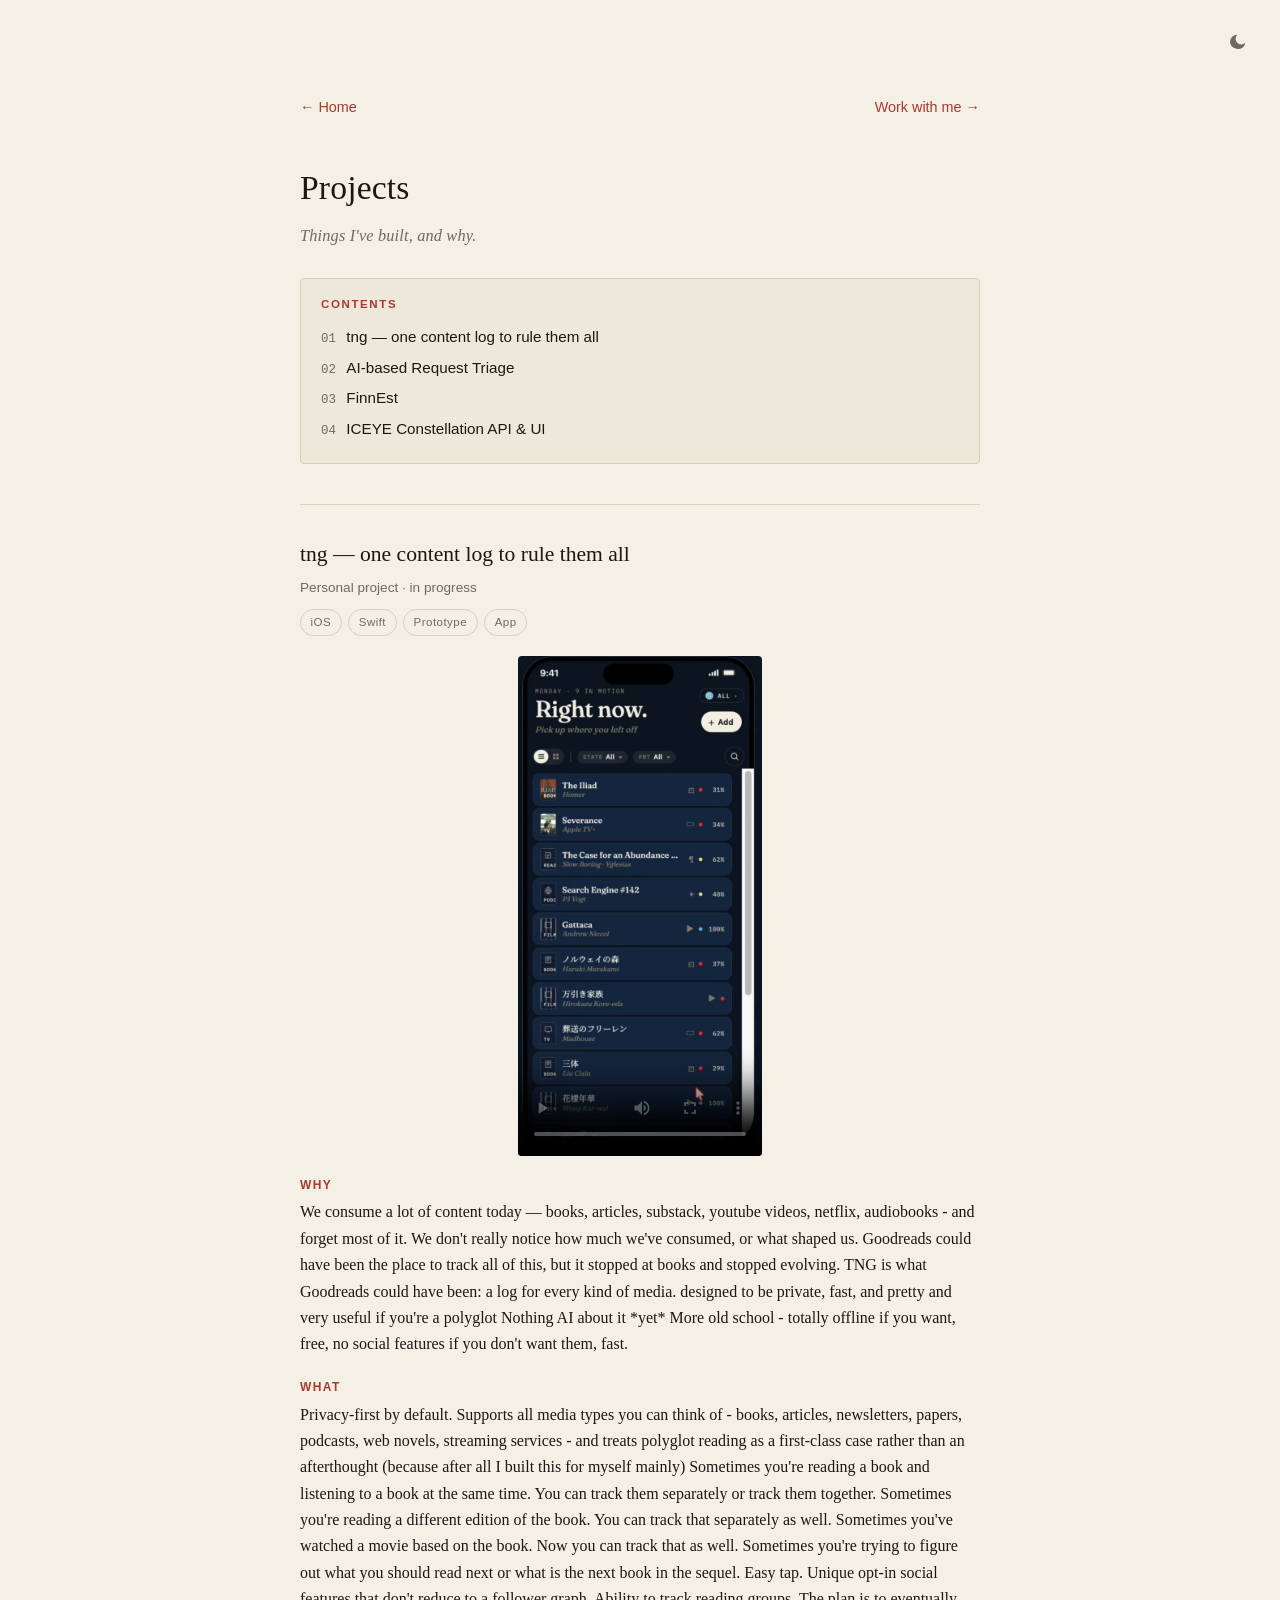
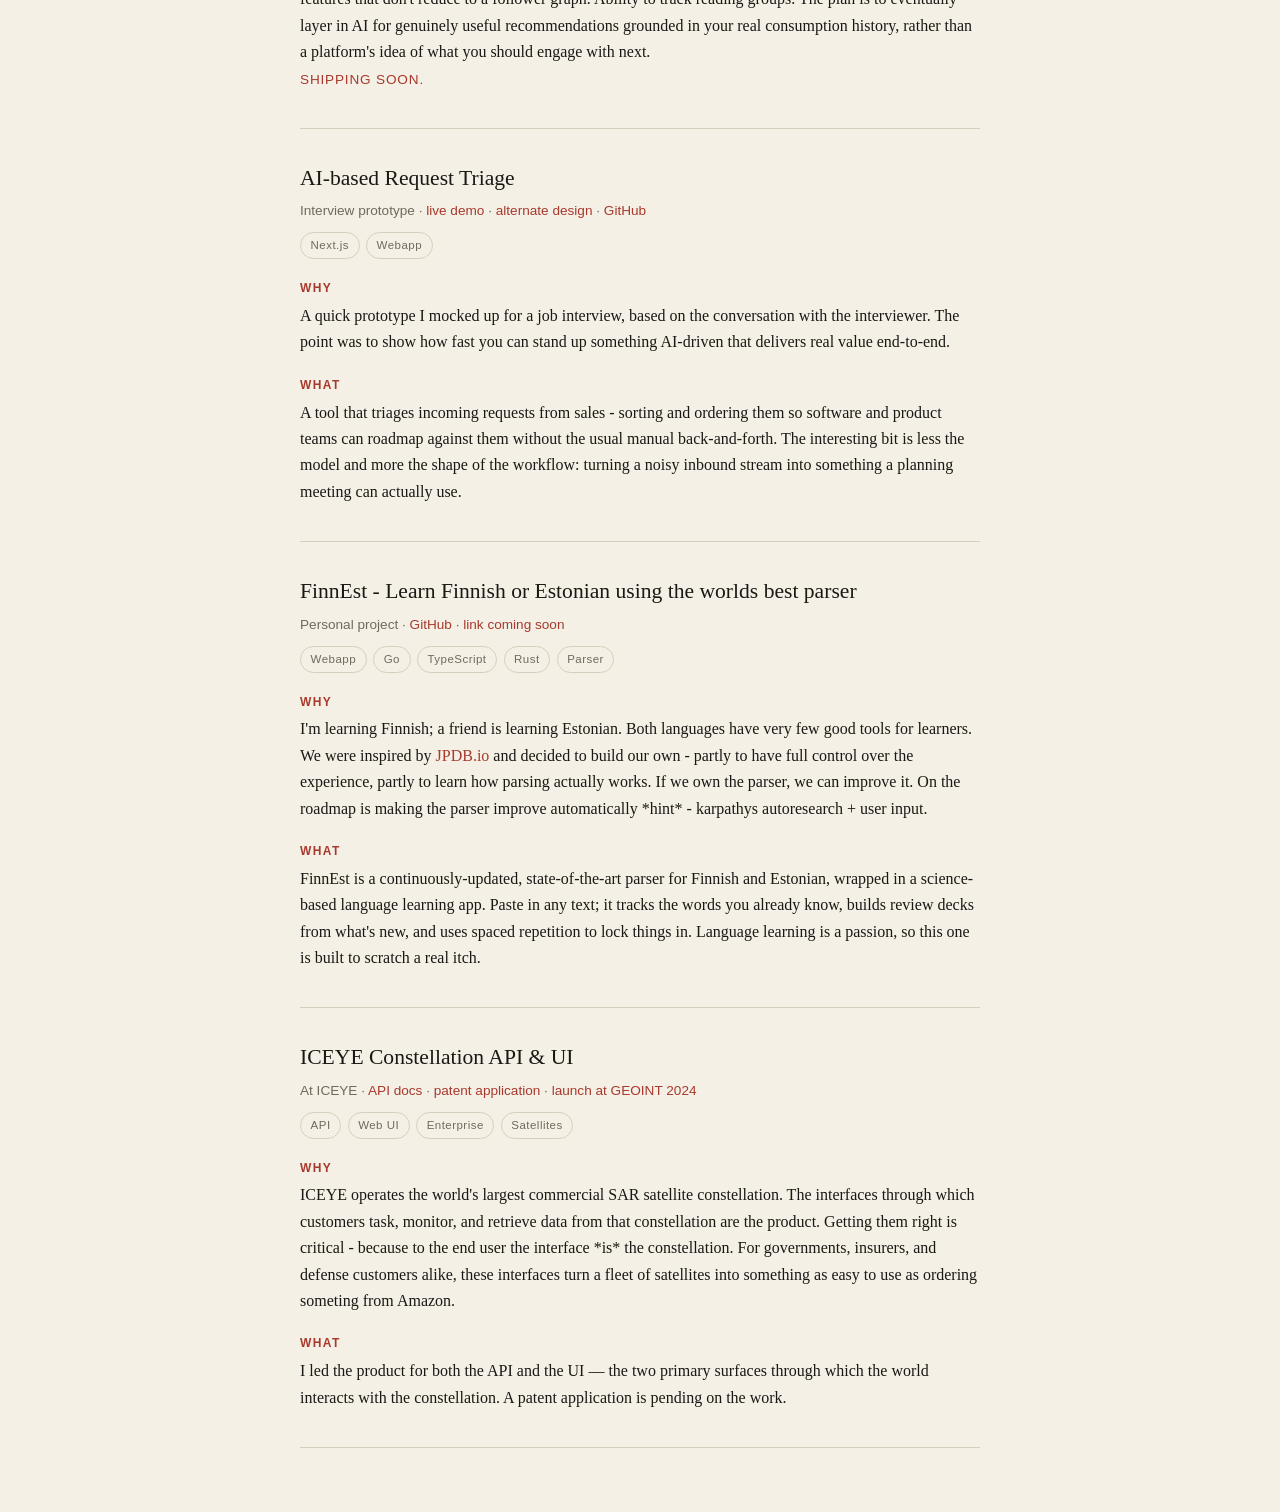
==== commit e2e82bd2: "Update project title for FinnEst" ====
--- a/projects.html
+++ b/projects.html
@@ -148,7 +148,7 @@
     </article>
 
     <article class="project" id="finnest">
-      <h2>FinnEst</h2>
+      <h2>FinnEst - Learn Finnish or Estonian using the worlds best parser</h2>
       <p class="meta">
         Personal project ·
         <a href="https://github.com/sagarinbabel/finnestdb" target="_blank" rel="noopener">GitHub</a> ·
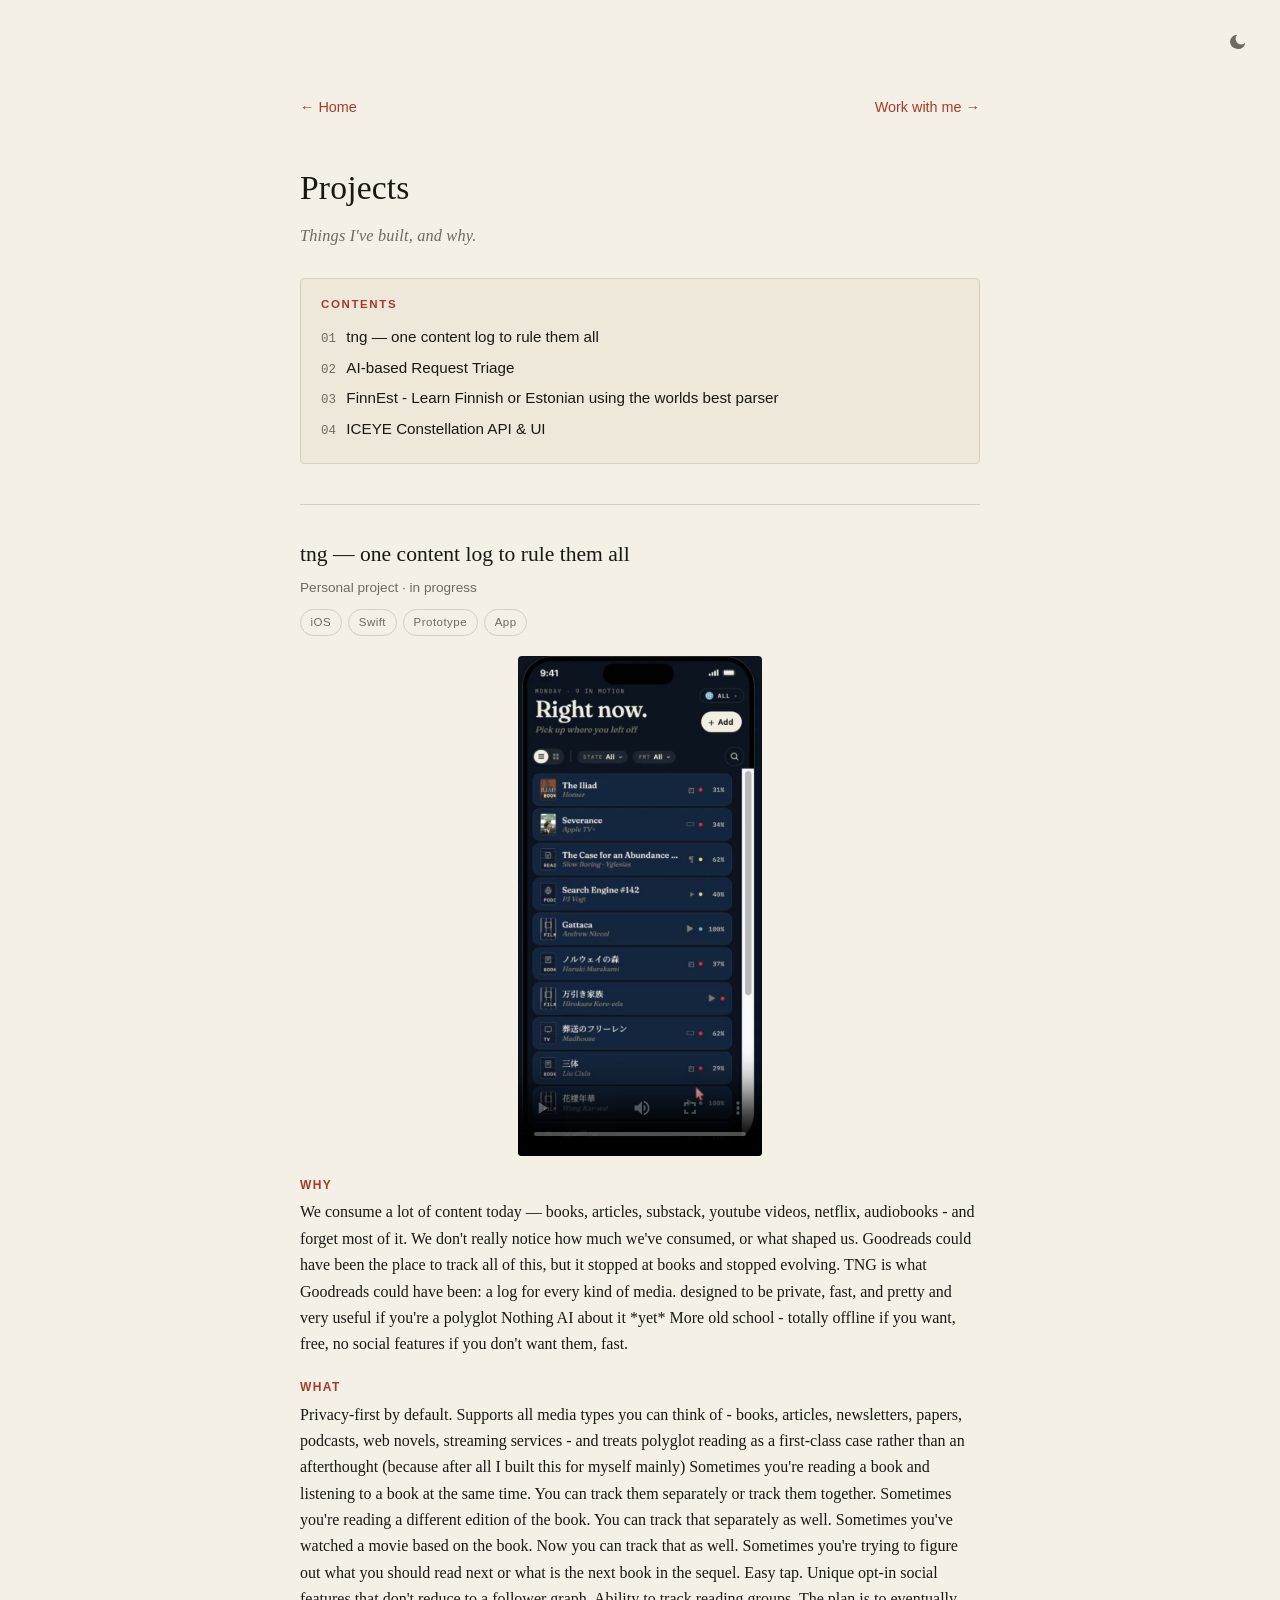
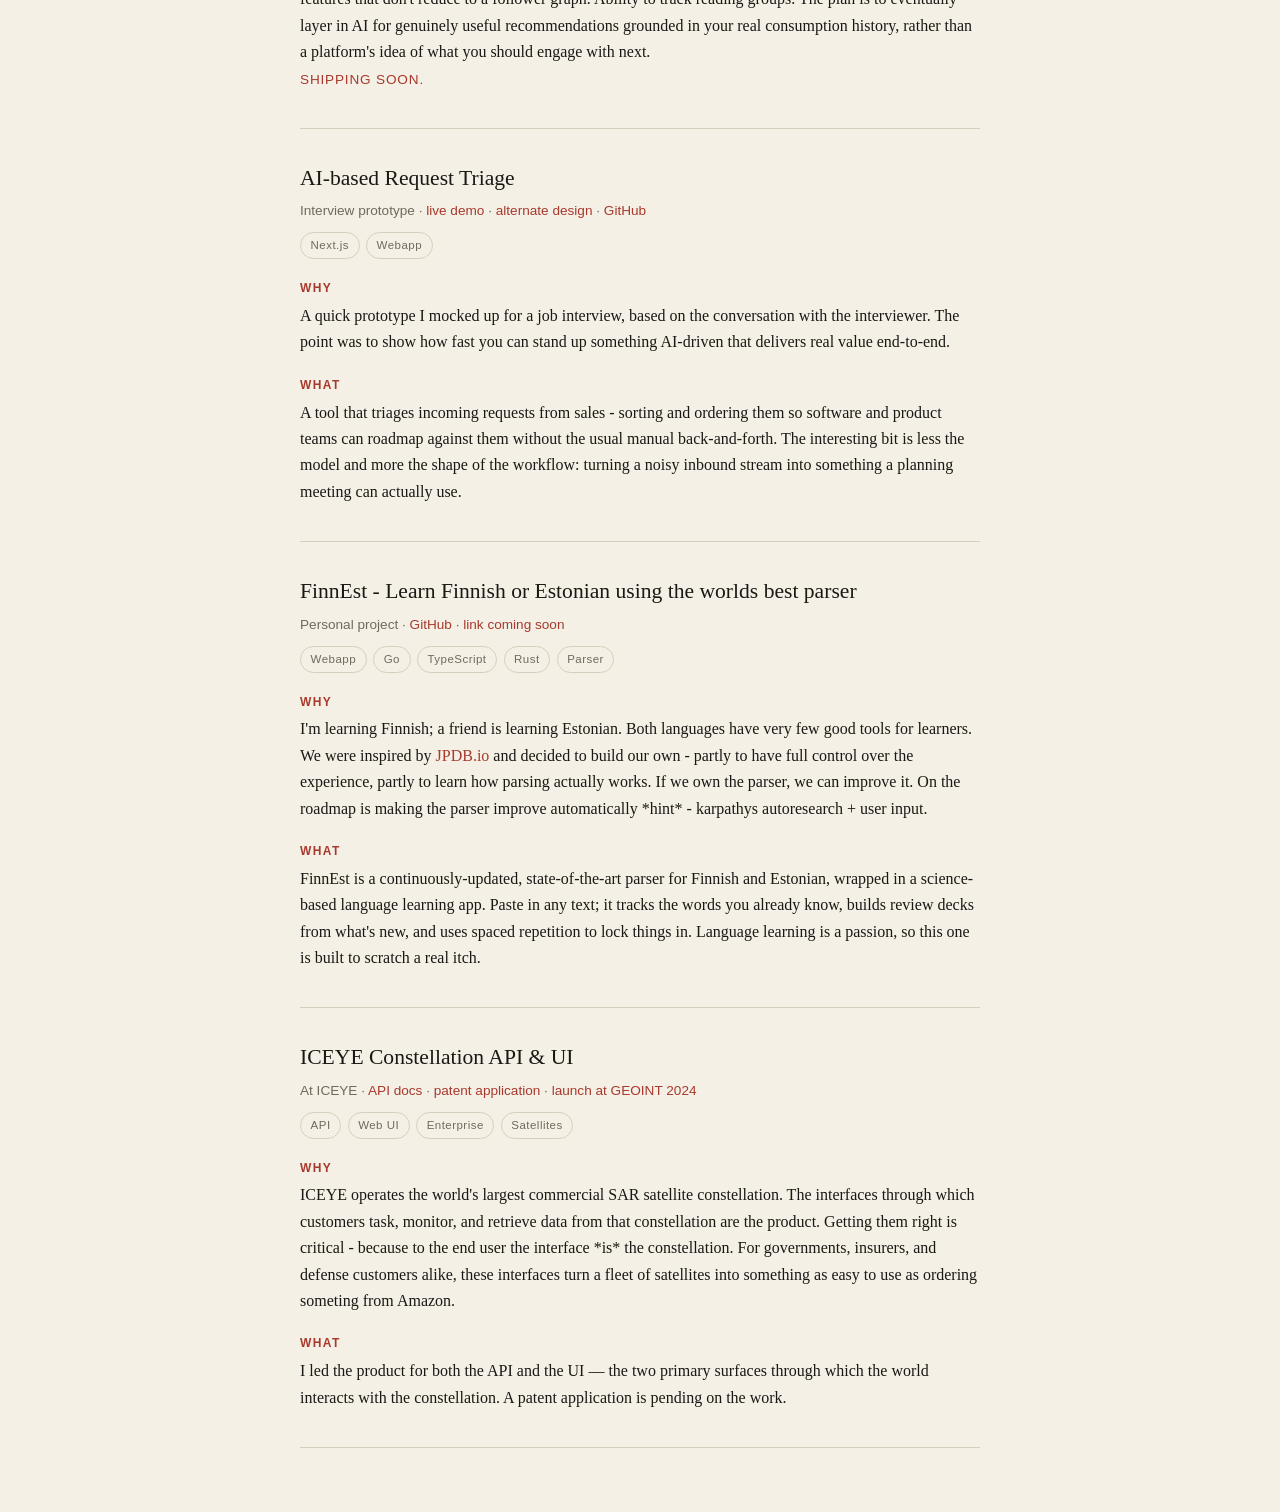
==== commit 906e216c: "Update FinnEst link description in projects.html" ====
--- a/projects.html
+++ b/projects.html
@@ -64,7 +64,7 @@
       <ol>
         <li><a href="#tng">tng — one content log to rule them all</a></li>
         <li><a href="#ai-request-triage">AI-based Request Triage</a></li>
-        <li><a href="#finnest">FinnEst</a></li>
+        <li><a href="#finnest">FinnEst - Learn Finnish or Estonian using the worlds best parser</a></li>
         <li><a href="#iceye">ICEYE Constellation API &amp; UI</a></li>
       </ol>
     </nav>
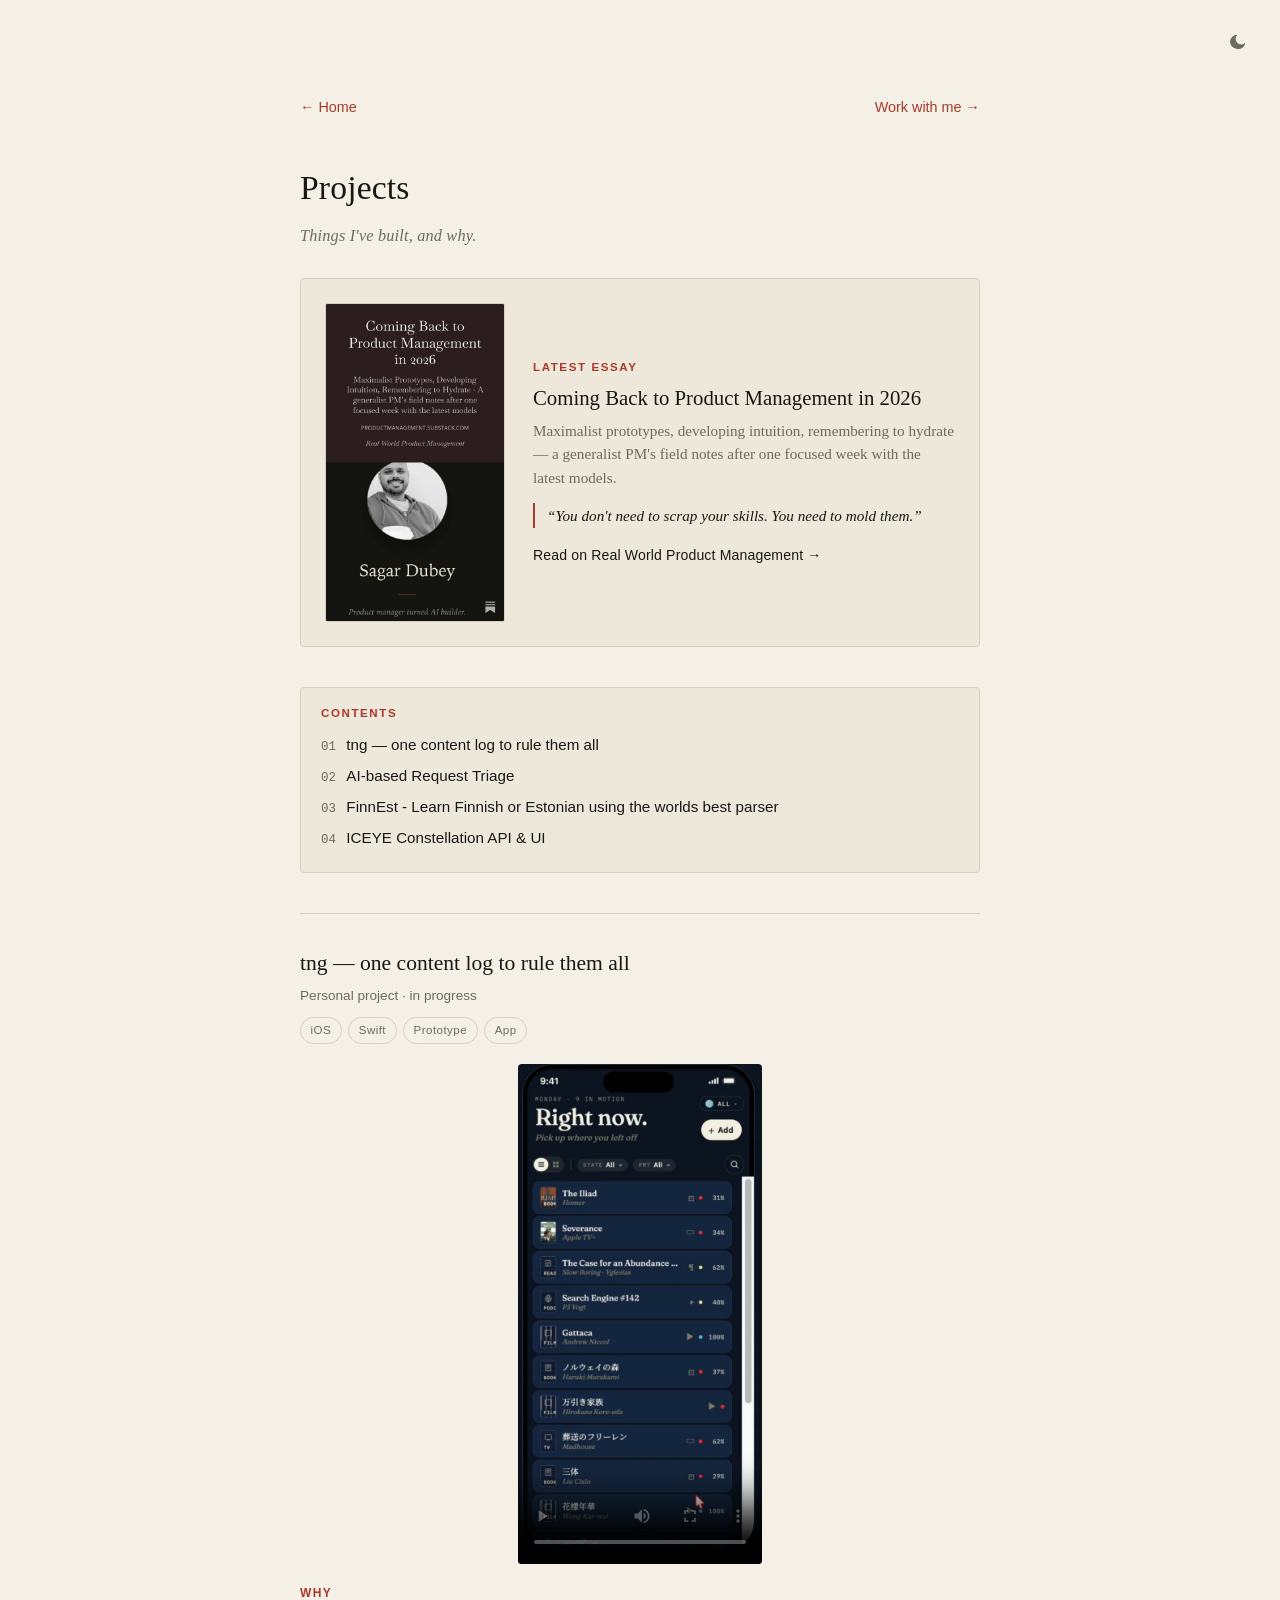
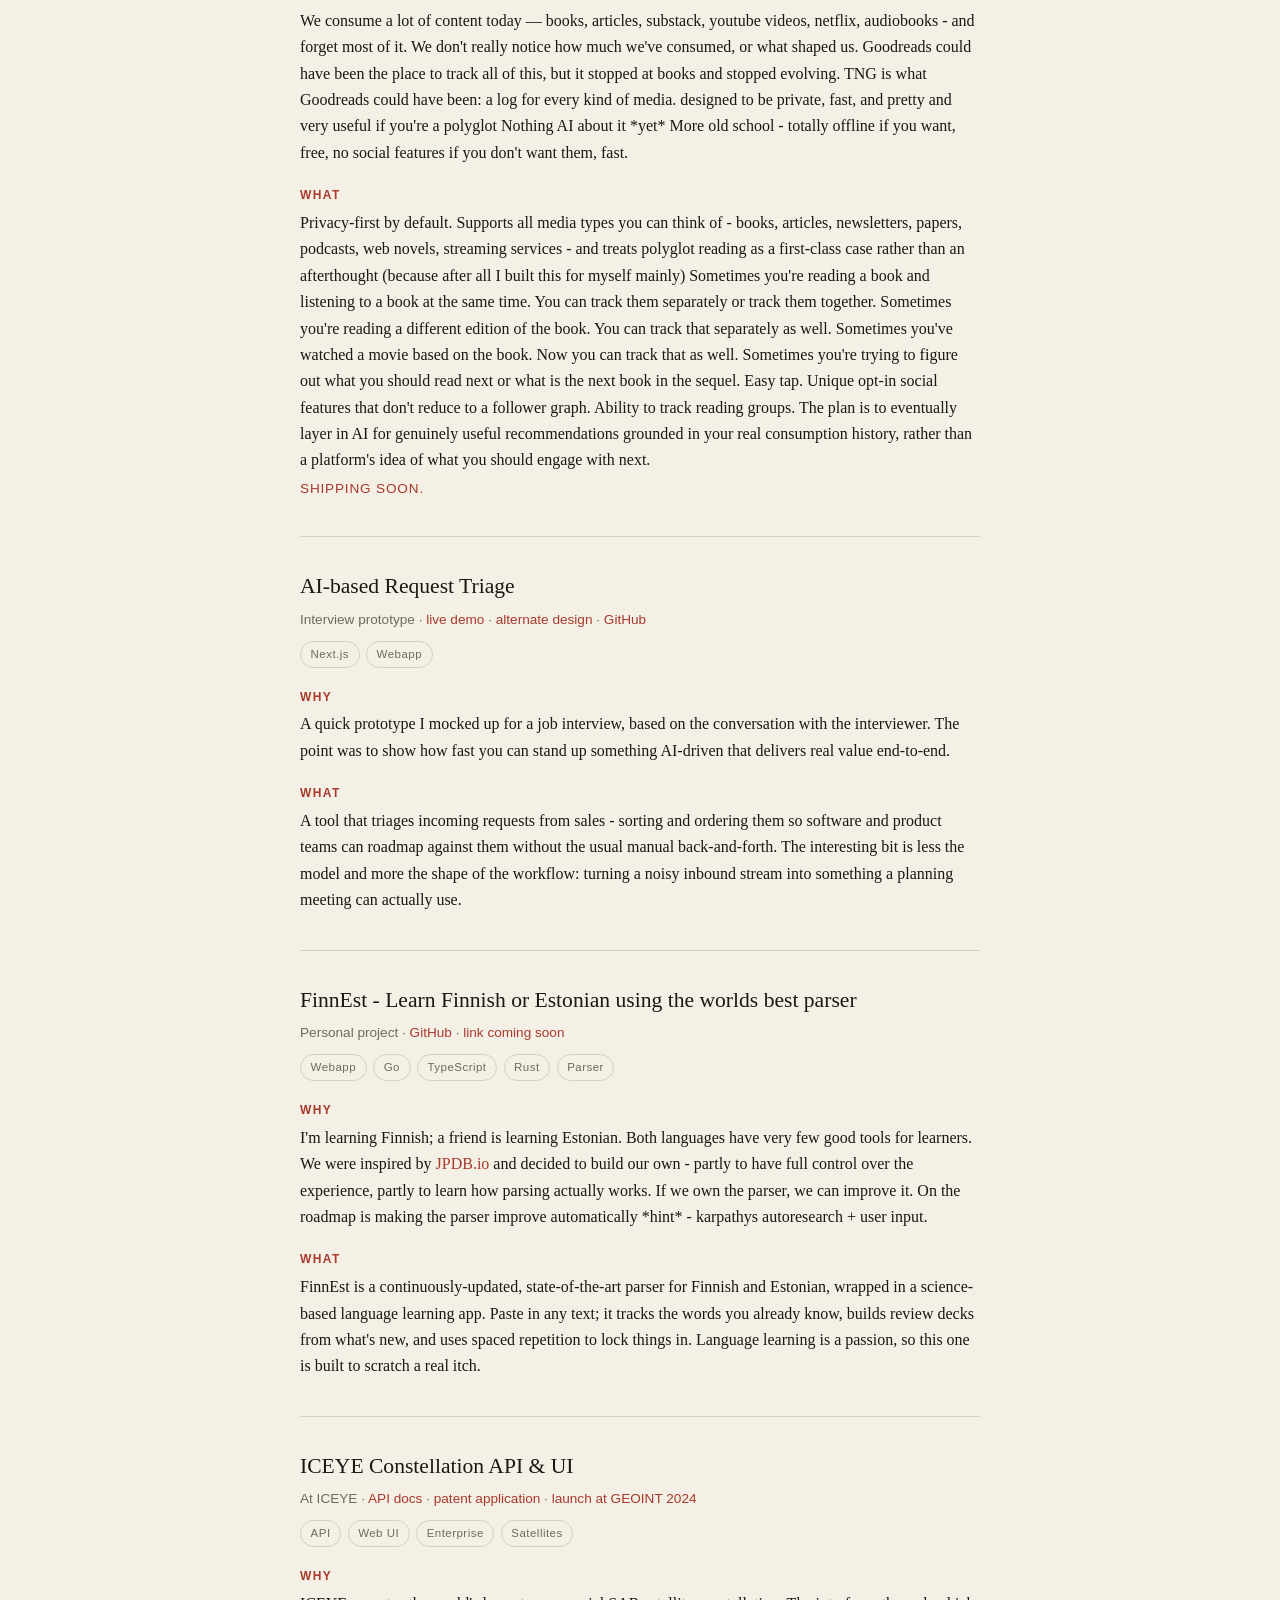
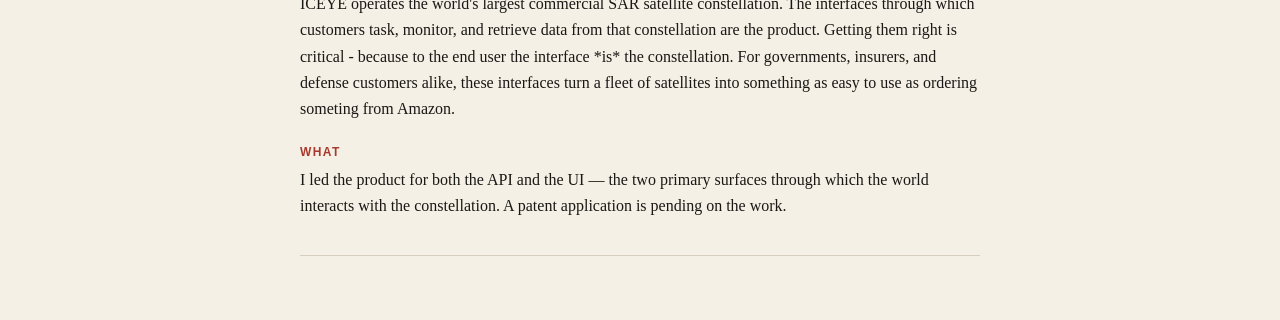
==== commit b1cee24f: "Add Writing section to landing + featured-essay highlight on projects Landing page: move Substacks o" ====
--- a/projects.html
+++ b/projects.html
@@ -59,6 +59,17 @@
     <h1>Projects</h1>
     <p class="tagline">Things I've built, and why.</p>
 
+    <a class="writing-highlight" href="https://productmanagement.substack.com/p/coming-back-to-product-management" target="_blank" rel="noopener">
+      <img class="writing-highlight-cover" src="assets/coming-back-to-pm.jpg" alt="Coming Back to Product Management in 2026 — essay cover" />
+      <div class="writing-highlight-body">
+        <p class="writing-highlight-label">Latest essay</p>
+        <h2>Coming Back to Product Management in 2026</h2>
+        <p class="writing-highlight-dek">Maximalist prototypes, developing intuition, remembering to hydrate — a generalist PM's field notes after one focused week with the latest models.</p>
+        <p class="writing-highlight-quote">&ldquo;You don't need to scrap your skills. You need to mold them.&rdquo;</p>
+        <p class="writing-highlight-cta">Read on Real World Product Management →</p>
+      </div>
+    </a>
+
     <nav class="toc" aria-label="Project list">
       <p class="toc-label">Contents</p>
       <ol>
--- a/style.css
+++ b/style.css
@@ -497,3 +497,168 @@
   color: var(--accent);
   border-bottom-color: var(--accent);
 }
+
+/* --- Writing (landing page) ------------------------------------------- */
+
+.writing {
+  margin: 2.5rem 0 0;
+  padding-top: 1.75rem;
+  border-top: 1px solid var(--hairline);
+  font-family: -apple-system, BlinkMacSystemFont, "Helvetica Neue", sans-serif;
+}
+
+.writing h2 {
+  font-size: 0.72rem;
+  text-transform: uppercase;
+  letter-spacing: 0.14em;
+  color: var(--accent);
+  font-weight: 600;
+  margin: 0 0 0.85rem;
+}
+
+.writing ul {
+  list-style: none;
+  padding: 0;
+  margin: 0;
+  display: inline-block;
+  text-align: left;
+}
+
+.writing li {
+  margin: 0.4rem 0;
+  font-size: 0.95rem;
+}
+
+.writing a {
+  color: var(--fg);
+  text-decoration: none;
+  border-bottom: 1px solid transparent;
+  transition: color 160ms ease, border-color 160ms ease;
+}
+
+.writing a:hover {
+  color: var(--accent);
+  border-bottom-color: var(--accent);
+}
+
+.writing .pub {
+  font-weight: 500;
+}
+
+.writing .note {
+  color: var(--muted);
+  font-size: 0.82rem;
+  font-style: italic;
+}
+
+.writing .latest {
+  margin: 1.1rem 0 0;
+  font-size: 0.85rem;
+  color: var(--muted);
+}
+
+.writing .latest a {
+  color: var(--fg);
+  border-bottom: 1px solid var(--hairline);
+}
+
+.writing .latest a:hover {
+  color: var(--accent);
+  border-bottom-color: var(--accent);
+}
+
+/* --- Writing highlight (projects page) -------------------------------- */
+
+.writing-highlight {
+  display: grid;
+  grid-template-columns: 180px 1fr;
+  gap: 1.75rem;
+  margin: 1.75rem 0 2.5rem;
+  padding: 1.5rem;
+  border: 1px solid var(--hairline);
+  border-radius: 4px;
+  background: var(--surface);
+  text-decoration: none;
+  color: var(--fg);
+  transition: border-color 160ms ease, transform 220ms ease;
+}
+
+.writing-highlight:hover {
+  border-color: var(--accent);
+  text-decoration: none;
+}
+
+.writing-highlight:hover .writing-highlight-cta {
+  color: var(--accent);
+}
+
+.writing-highlight-cover {
+  width: 100%;
+  height: auto;
+  border-radius: 2px;
+  display: block;
+  border: 1px solid var(--hairline);
+}
+
+.writing-highlight-body {
+  display: flex;
+  flex-direction: column;
+  justify-content: center;
+}
+
+.writing-highlight-label {
+  font-size: 0.72rem;
+  text-transform: uppercase;
+  letter-spacing: 0.14em;
+  color: var(--accent);
+  font-weight: 600;
+  margin: 0 0 0.5rem;
+  font-family: -apple-system, BlinkMacSystemFont, sans-serif;
+}
+
+.writing-highlight h2 {
+  margin: 0 0 0.5rem;
+  font-size: 1.3rem;
+  font-weight: 500;
+  line-height: 1.25;
+}
+
+.writing-highlight-dek {
+  margin: 0 0 0.85rem;
+  color: var(--muted);
+  font-size: 0.95rem;
+  line-height: 1.55;
+}
+
+.writing-highlight-quote {
+  margin: 0 0 1rem;
+  font-style: italic;
+  font-size: 0.95rem;
+  color: var(--fg);
+  border-left: 2px solid var(--accent);
+  padding-left: 0.75rem;
+}
+
+.writing-highlight-cta {
+  margin: 0;
+  font-family: -apple-system, BlinkMacSystemFont, sans-serif;
+  font-size: 0.88rem;
+  color: var(--fg);
+  letter-spacing: 0.01em;
+  transition: color 160ms ease;
+}
+
+@media (max-width: 560px) {
+  .writing-highlight {
+    grid-template-columns: 1fr;
+    gap: 1.25rem;
+    padding: 1.25rem;
+  }
+  .writing-highlight-cover {
+    max-width: 220px;
+    margin: 0 auto;
+  }
+  .writing-highlight-body {
+    text-align: left;
+  }
+}
